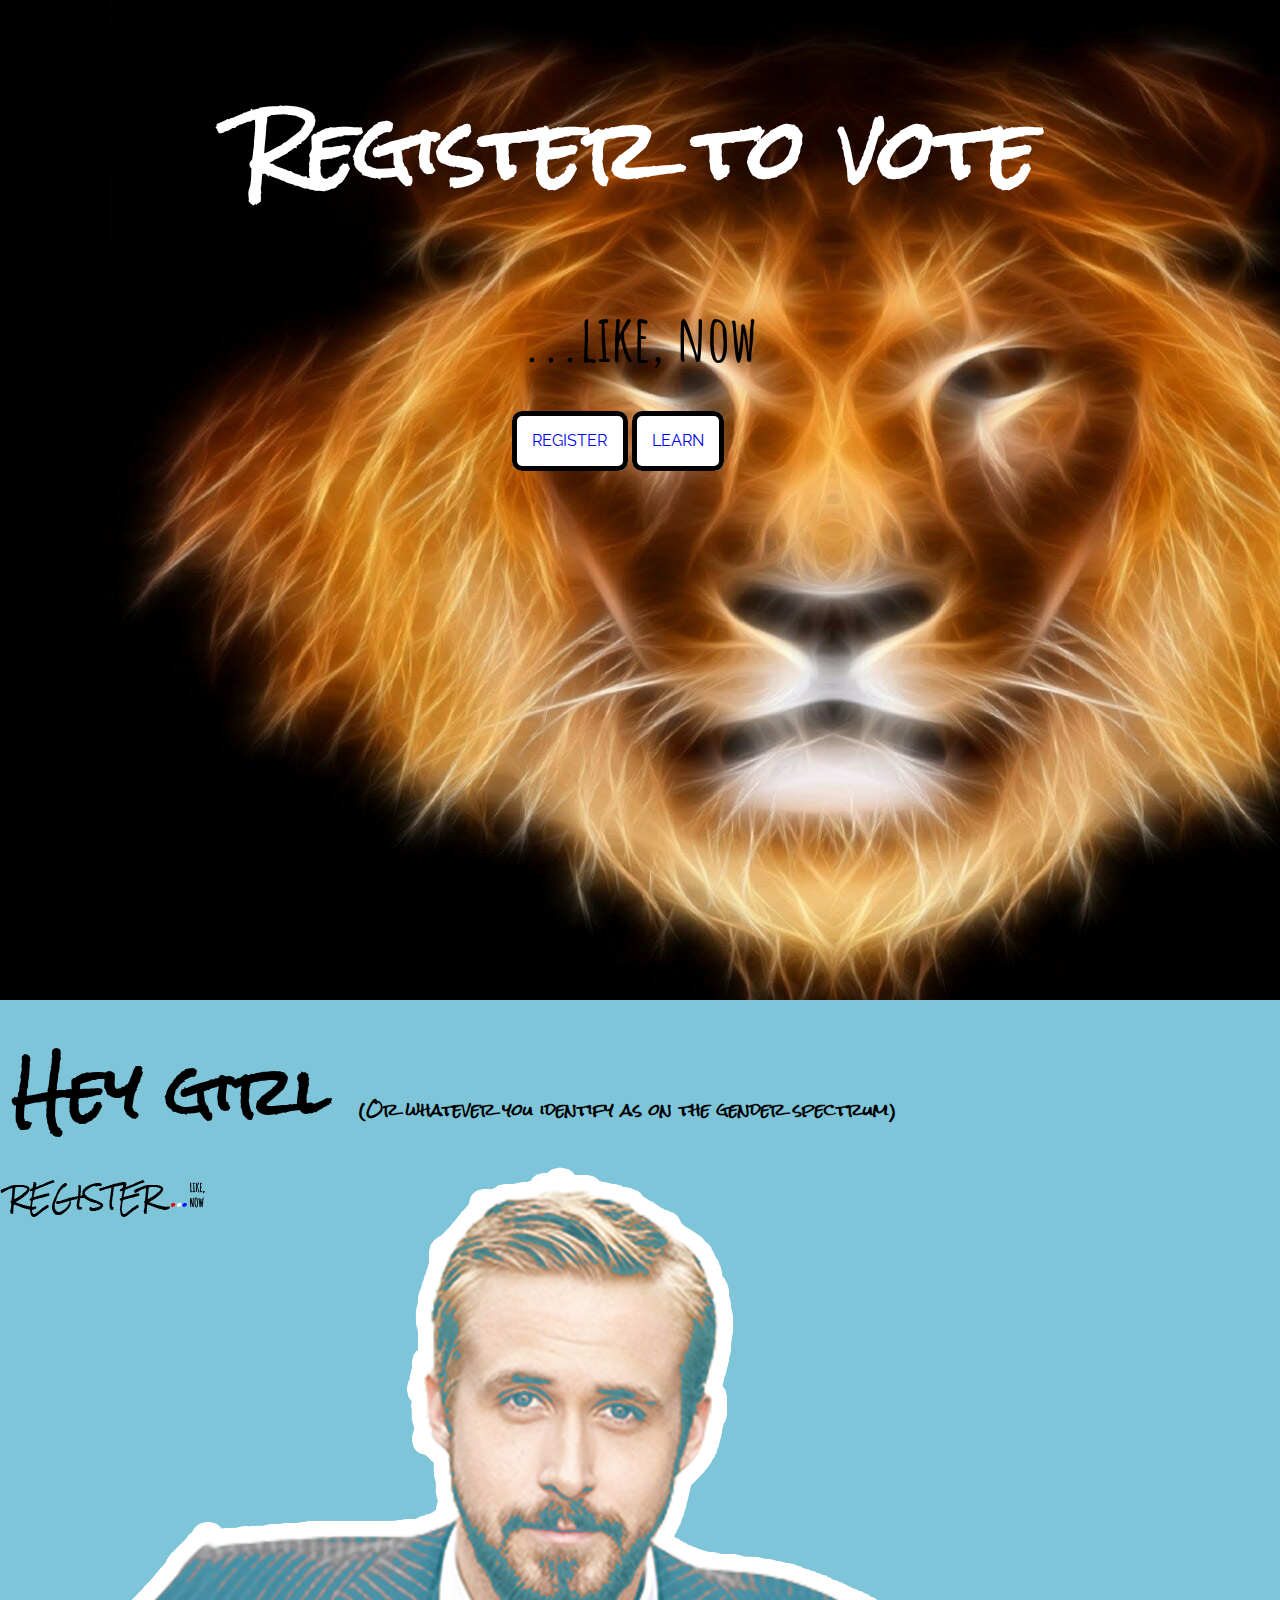
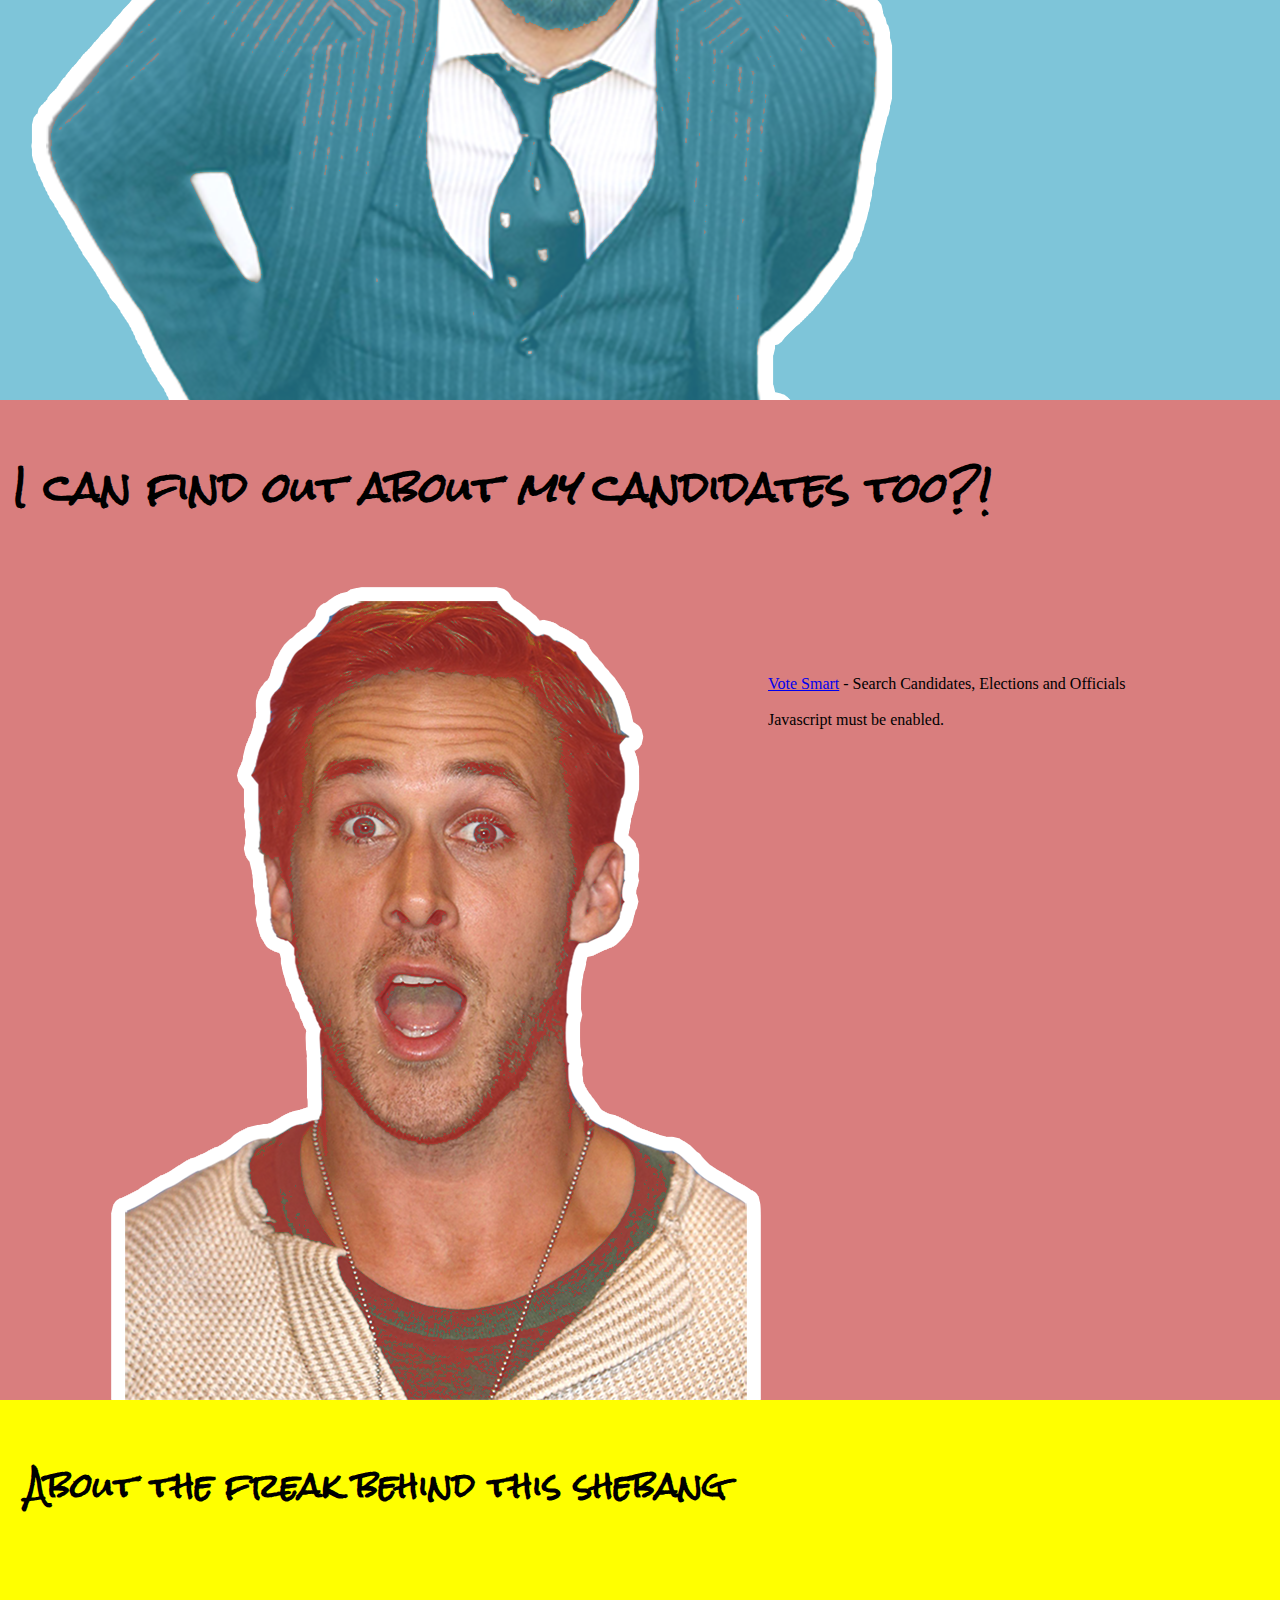
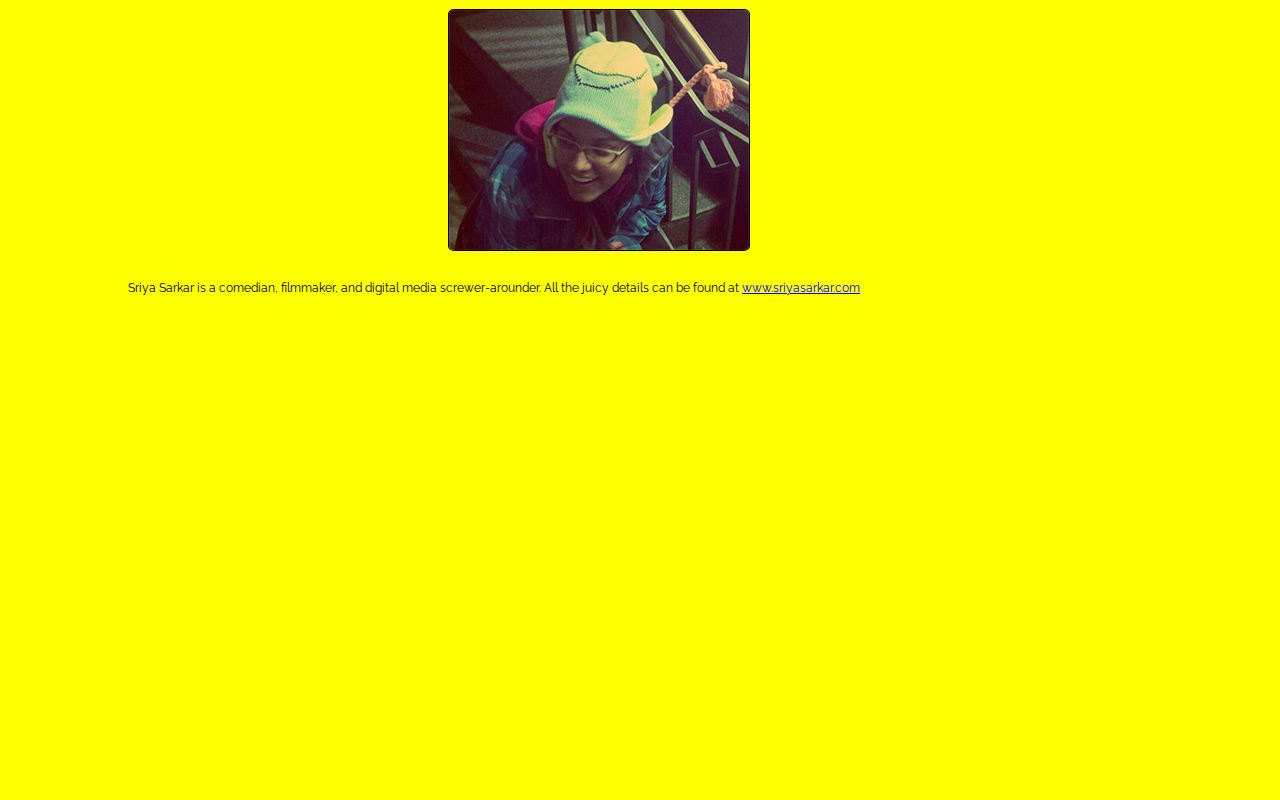
==== index.html @ 2af53c9d "Updated CSS (manual)" ====
<!DOCTYPE html>
<html lang="en">
<meta charset="utf-8">
<meta name="viewport" content="width=device-width, initial-scale=1">
	<head>
		<link href='http://fonts.googleapis.com/css?family=Rock+Salt|Amatic+SC:400,700|Raleway:400,300,500,600,700' rel='stylesheet' type='text/css'>
		<title>Register...Like, Now</title>
		<link href="css/custom.css" rel="stylesheet">
		<!--<link href="http://maxcdm.bootstrapcdn.com/bootstrap/3.3.5/css/bootstrap.min.css" rel="stylesheet">
		<link href="css/custom.css" rel="stylesheet">
		<script src="https://ajax.googleapis.com/ajax/libs/jquery/1.11.3/jquery.min.js"></script>
		<script src="http://maxcdn.bootstrapcdn.com/bootstrap/3.3.5/js/bootstrap.min.js"></script>-->
	</head>


	<div class="container-fluid">
<!--"data-" treated as storage area for private data all we need to do is control the speed of the background images, so data-type="background" and data-speed="10" are key attributes that specify the parameters-->

	<!--NAVIGATION - leave out for now; come back if there's time
		<nav>
			<a href="#home" id="logo"><img src="images/logo.png"></a>
			<ul>
				<li><a href="#register">Register</a></li>
				<li><a href="#learn">Learn</a></li>
				<li><a href="#about">About</a></li>
			</ul>
		</nav>-->

<!--HOME PAGE-->
		<section id="home" data-type="background" data-speed="10">
			<div class="row">
				<h1>Register to vote</h1>
			</div>
			<div class="row">
				<h2>...like, now</h2>
			</div>
			<div class="row">
				<div class="buttons">
					<a href="#register"><span id="regButton">REGISTER</span></a>
					<a href="#learn"><span id="learnButton">LEARN</span></a>
				</div>
			</div>
		</section>

<!--REGISTER PAGE-->
		<section id="register" data-type="background" data-speed="4">
			<div class="row">
				<h1>Hey girl</h1>
				<h3>&#40Or whatever you identify as on the gender spectrum&#41</h3>
			</div>
				<!--<div id="logo" class="menuUp">
					<h1>Register...Like, Now</h1>
				</div>-->
				<!--	<div id="navToggle"><a href="#">Menu</a></div>
				</div> -->
			<div class="row">
				<a href="https://register2.rockthevote.com/?partner=29266"><img src="images/logo.png" id="thing"></a>
			</div>
		</section>


<!--LEARN PAGE-->
		<section id="learn" data-type="background" data-speed="2">
			<div class="row">
				<h1>I can find out about <i>my</i> candidates too?!</h1>
			</div>
			<div class="row">
				 <script type="text/javascript" src="http://votesmart.org/static/js/widgets/search/js/jquery-1.2.6.min.js"></script> 
				 <script type="text/javascript" src="http://votesmart.org/static/js/widgets/search/js/init.search1.js"></script> 
				 <div id="pvs_search">
				 	<a href="http://votesmart.org">Vote Smart</a> - Search Candidates, Elections and Officials<br /><br />Javascript must be enabled.</div> 
			</div>
		</section>

<!--ABOUT PAGE-->
		<section id="about" data-type="background" data-speed="2">
			<div class="row">
				<h1>About the freak behind this shebang</h1>
			</div>

			<div class="row">
				<img src="images/SriyaSarkar_Headshot.jpg">
			</div>

			<div class="row">
				<p>Sriya Sarkar is a comedian, filmmaker, and digital media screwer-arounder. All the juicy details can be found at <a href="http://www.sriyasarkar.com">www.sriyasarkar.com</a></p>
			</div>
		</section>

	</div>
	</body>
</html>
---- css/custom.css ----
/*link,visit, hover, active, focus*/

* {
	box-sizing: border-box;
}

/*we did this in class
.row:after {
	content: "";
	clear: both;
	display: block;
}
[class*="col-"] {
	float: left;
	padding: 15px;
}
.col-1 {width: 8.33%;}
.col-2 {width: 16.66%;}
.col-3 {width: 25%;}
.col-4 {width: 33.33%;}
.col-5 {width: 41.66%;}
.col-6 {width: 50%;}
.col-7 {width: 58.33%;}
.col-8 {width: 66.66%;}
.col-9 {width: 75%;}
.col-10 {width: 83.33%;}
.col-11 {width: 91.66%;}
.col-12 {width: 100%;}*/

body {
	margin: 0;
	padding: 0;
	width: auto;
}

article {
	color: blue;
}

/*HOME PAGE*/

#home {
	background: url("../images/lion.jpg");
	height: 1000px;
	margin: 0 auto;
	width: 100%;
	position: relative;
	display: inline-block;
}

#home h1 {
	color: white;
	font-family: 'Rock Salt', sans-serif;
	font-size: 5em;
	text-align: center;
}

#home h2 {
	color: black;
	font-family: 'Amatic SC', sans-serif;
	font-size: 4em;
	text-align: center; 
}

#home a {
	font-family: 'Raleway', sans-serif;
	padding: 2%;
	border: 5px solid black;
	border-radius: 10px;
	background-color: white;
	text-decoration: none;
	text-align: center; 
}

.buttons {
	top: 50%;
	margin-left: 40%;
}

/*REGISTER PAGE*/

#register {
	/*background: url("../images/lion.jpg") 50% 0 no-repeat;*/
	height: 1000px;
	margin: 0 auto;
	width: 100%;
	background: url("../images/ryan_register_notext.png") no-repeat;
	background-size: auto 100%;
	position: relative;
}

#register h1, h3 {
	display: inline-block;
	color: black;
	font-family: 'Rock Salt', sans-serif;
	position: relative;
	top: 10%;
	margin: 1%;
}

#register h1 {
	font-size: 4em;
}

#register h3 {
	font-size: 1em;
}








/*LEARN PAGE*/

#learn {
	/*background: url("../images/test.jpg") 50% 0 no-repeat;*/
	display: inline-block;
	height: 1000px;
	margin: 0 auto;
	width: 100%;
	background: url("../images/ryan_oops.png") no-repeat;
	background-size: auto 100%;
	position: relative;
}

#learn h1 {
	font-family: 'Rock Salt', sans-serif;
	font-size: 2.5em;
	padding: 1%;
}

#learn #pvs_search {
	margin-top: 10%;
	margin-left: 60%;
}

/*ABOUT PAGE*/

#about {
	/*background: url("../images/aboutBG.jpg") 50% 0 no-repeat;*/
	display: inline-block;
	background-color: yellow;
	height: 1000px;
	margin: 0 auto;
	width: 100%;
	position: relative;
}

#about h1 {
	font-family: 'Rock Salt', sans-serif;
	font-size: 2em;
	padding: 2%;
}

#about img {
	border: 1px solid black;
	border-radius: 2%;
	margin-top: 3%;
	margin-left: 35%;
}

#about p {
	font-family: 'Raleway', sans-serif;
	font-size: .75em;
	color: black;
	margin-top: 2%;
	margin-left: 10%;
	margin-right: 10%;
}

/* *********************

REJECTED

*/

/* #home input {
	font-family: 'Raleway', sans-serif;
	width: 300px;
	padding: 2%;
	font-weight: bold;
	font-size: 150%;
	color: #FFFFFF;
	cursor: pointer;
	border: 1px solid #999999;
	border-radius: 10px;
} */

/* a {
	display: inline-block;
	font-family: 'Raleway', sans-serif;
	color: black;
	text-decoration: none;
	width: 120px;
	height: 50px;
	border-radius: 10px;
	border-style: solid;
	border-width: 5px;
	border-color: black;
	padding: 10px;
	text-align: center;

	/*width: 100px;
	text-align: center;
	display: inline-block;
	margin: 0 auto;
} 

.homebuttons {
	margin-top: 100px;
}

#test1 {
	background-color: purple;
}

#test2 {
	background-color: yellow;
	color: black;
} */

/*form {
	display: inline-block;
	margin: 0 auto;
}

input.registerButton {
	background-color: purple;
}

input.learnButton {
	background-color: yellow;
}*/

/*#register article {
	font-family: 'Raleway', sans-serif;
	font-size: 74px;
	height: 458px;
	position: absolute;
	text-align: center;
	top: 150px;
	width: 100%;
}*/

/*#register ul {
	background-color: yellow;
	position: relative;
	overflow: hidden;
	list-style-type: none;   /* removes bullets 
	margin: 0;
	padding: 0;
}*/

/*#register #thing {
	position: relative;
	float: right;
	z-index: 2;
	top: -200px;
	left: -15%;
	padding: 3%;
	border: 2px solid black;
	border-radius: 5px;
	background-color: #E35454;
}*/

/* #register #ryan {
	display: inline-block;
	float: bottom;
	width: 100%;
	z-index: 1;

}*/

/* NAVIGATION

nav {
	background-color: yellow;
	display: block;
	/*margin: 8px 22px 8px 22px;
	float: left;
	width: 100%;
	height: 15%;
	position: fixed;
	top: 0;
	left: 0;
	z-index: 9999;
	vertical-align: middle;
	overflow: hidden;
}

nav #logo {
	float: left;
	display: inline;
	vertical-align: middle;
	margin: 2%;
}

nav ul {
	position: relative;
	display: inline;
	list-style-type: none;
	margin: 20px;
	padding: 0;

	top: 25%;
	left: 1%;
}

nav li {
	float: left;
	margin: 2%;
	font-family: 'Raleway', sans-serif;
	/*display: inline-block;
}

nav > ul > li > a:link {
	display: block;
	width: 120px;
	text-align: center;
	padding: 4px;
	text-decoration: none;
}

nav > ul > li> a:hover {
	background-color: purple;
} */
---- css/custom.css ----
/*link,visit, hover, active, focus*/

* {
	box-sizing: border-box;
}

/*we did this in class
.row:after {
	content: "";
	clear: both;
	display: block;
}
[class*="col-"] {
	float: left;
	padding: 15px;
}
.col-1 {width: 8.33%;}
.col-2 {width: 16.66%;}
.col-3 {width: 25%;}
.col-4 {width: 33.33%;}
.col-5 {width: 41.66%;}
.col-6 {width: 50%;}
.col-7 {width: 58.33%;}
.col-8 {width: 66.66%;}
.col-9 {width: 75%;}
.col-10 {width: 83.33%;}
.col-11 {width: 91.66%;}
.col-12 {width: 100%;}*/

body {
	margin: 0;
	padding: 0;
	width: auto;
}

article {
	color: blue;
}

/*HOME PAGE*/

#home {
	background: url("../images/lion.jpg");
	height: 1000px;
	margin: 0 auto;
	width: 100%;
	position: relative;
	display: inline-block;
}

#home h1 {
	color: white;
	font-family: 'Rock Salt', sans-serif;
	font-size: 5em;
	text-align: center;
}

#home h2 {
	color: black;
	font-family: 'Amatic SC', sans-serif;
	font-size: 4em;
	text-align: center; 
}

#home a {
	font-family: 'Raleway', sans-serif;
	padding: 2%;
	border: 5px solid black;
	border-radius: 10px;
	background-color: white;
	text-decoration: none;
	text-align: center; 
}

.buttons {
	top: 50%;
	margin-left: 40%;
}

/*REGISTER PAGE*/

#register {
	/*background: url("../images/lion.jpg") 50% 0 no-repeat;*/
	height: 1000px;
	margin: 0 auto;
	width: 100%;
	background: url("../images/ryan_register_notext.png") no-repeat;
	background-size: auto 100%;
	position: relative;
}

#register h1, h3 {
	display: inline-block;
	color: black;
	font-family: 'Rock Salt', sans-serif;
	position: relative;
	top: 10%;
	margin: 1%;
}

#register h1 {
	font-size: 4em;
}

#register h3 {
	font-size: 1em;
}








/*LEARN PAGE*/

#learn {
	/*background: url("../images/test.jpg") 50% 0 no-repeat;*/
	display: inline-block;
	height: 1000px;
	margin: 0 auto;
	width: 100%;
	background: url("../images/ryan_oops.png") no-repeat;
	background-size: auto 100%;
	position: relative;
}

#learn h1 {
	font-family: 'Rock Salt', sans-serif;
	font-size: 2.5em;
	padding: 1%;
}

#learn #pvs_search {
	margin-top: 10%;
	margin-left: 60%;
}

/*ABOUT PAGE*/

#about {
	/*background: url("../images/aboutBG.jpg") 50% 0 no-repeat;*/
	display: inline-block;
	background-color: yellow;
	height: 1000px;
	margin: 0 auto;
	width: 100%;
	position: relative;
}

#about h1 {
	font-family: 'Rock Salt', sans-serif;
	font-size: 2em;
	padding: 2%;
}

#about img {
	border: 1px solid black;
	border-radius: 2%;
	margin-top: 3%;
	margin-left: 35%;
}

#about p {
	font-family: 'Raleway', sans-serif;
	font-size: .75em;
	color: black;
	margin-top: 2%;
	margin-left: 10%;
	margin-right: 10%;
}

/* *********************

REJECTED

*/

/* #home input {
	font-family: 'Raleway', sans-serif;
	width: 300px;
	padding: 2%;
	font-weight: bold;
	font-size: 150%;
	color: #FFFFFF;
	cursor: pointer;
	border: 1px solid #999999;
	border-radius: 10px;
} */

/* a {
	display: inline-block;
	font-family: 'Raleway', sans-serif;
	color: black;
	text-decoration: none;
	width: 120px;
	height: 50px;
	border-radius: 10px;
	border-style: solid;
	border-width: 5px;
	border-color: black;
	padding: 10px;
	text-align: center;

	/*width: 100px;
	text-align: center;
	display: inline-block;
	margin: 0 auto;
} 

.homebuttons {
	margin-top: 100px;
}

#test1 {
	background-color: purple;
}

#test2 {
	background-color: yellow;
	color: black;
} */

/*form {
	display: inline-block;
	margin: 0 auto;
}

input.registerButton {
	background-color: purple;
}

input.learnButton {
	background-color: yellow;
}*/

/*#register article {
	font-family: 'Raleway', sans-serif;
	font-size: 74px;
	height: 458px;
	position: absolute;
	text-align: center;
	top: 150px;
	width: 100%;
}*/

/*#register ul {
	background-color: yellow;
	position: relative;
	overflow: hidden;
	list-style-type: none;   /* removes bullets 
	margin: 0;
	padding: 0;
}*/

/*#register #thing {
	position: relative;
	float: right;
	z-index: 2;
	top: -200px;
	left: -15%;
	padding: 3%;
	border: 2px solid black;
	border-radius: 5px;
	background-color: #E35454;
}*/

/* #register #ryan {
	display: inline-block;
	float: bottom;
	width: 100%;
	z-index: 1;

}*/

/* NAVIGATION

nav {
	background-color: yellow;
	display: block;
	/*margin: 8px 22px 8px 22px;
	float: left;
	width: 100%;
	height: 15%;
	position: fixed;
	top: 0;
	left: 0;
	z-index: 9999;
	vertical-align: middle;
	overflow: hidden;
}

nav #logo {
	float: left;
	display: inline;
	vertical-align: middle;
	margin: 2%;
}

nav ul {
	position: relative;
	display: inline;
	list-style-type: none;
	margin: 20px;
	padding: 0;

	top: 25%;
	left: 1%;
}

nav li {
	float: left;
	margin: 2%;
	font-family: 'Raleway', sans-serif;
	/*display: inline-block;
}

nav > ul > li > a:link {
	display: block;
	width: 120px;
	text-align: center;
	padding: 4px;
	text-decoration: none;
}

nav > ul > li> a:hover {
	background-color: purple;
} */
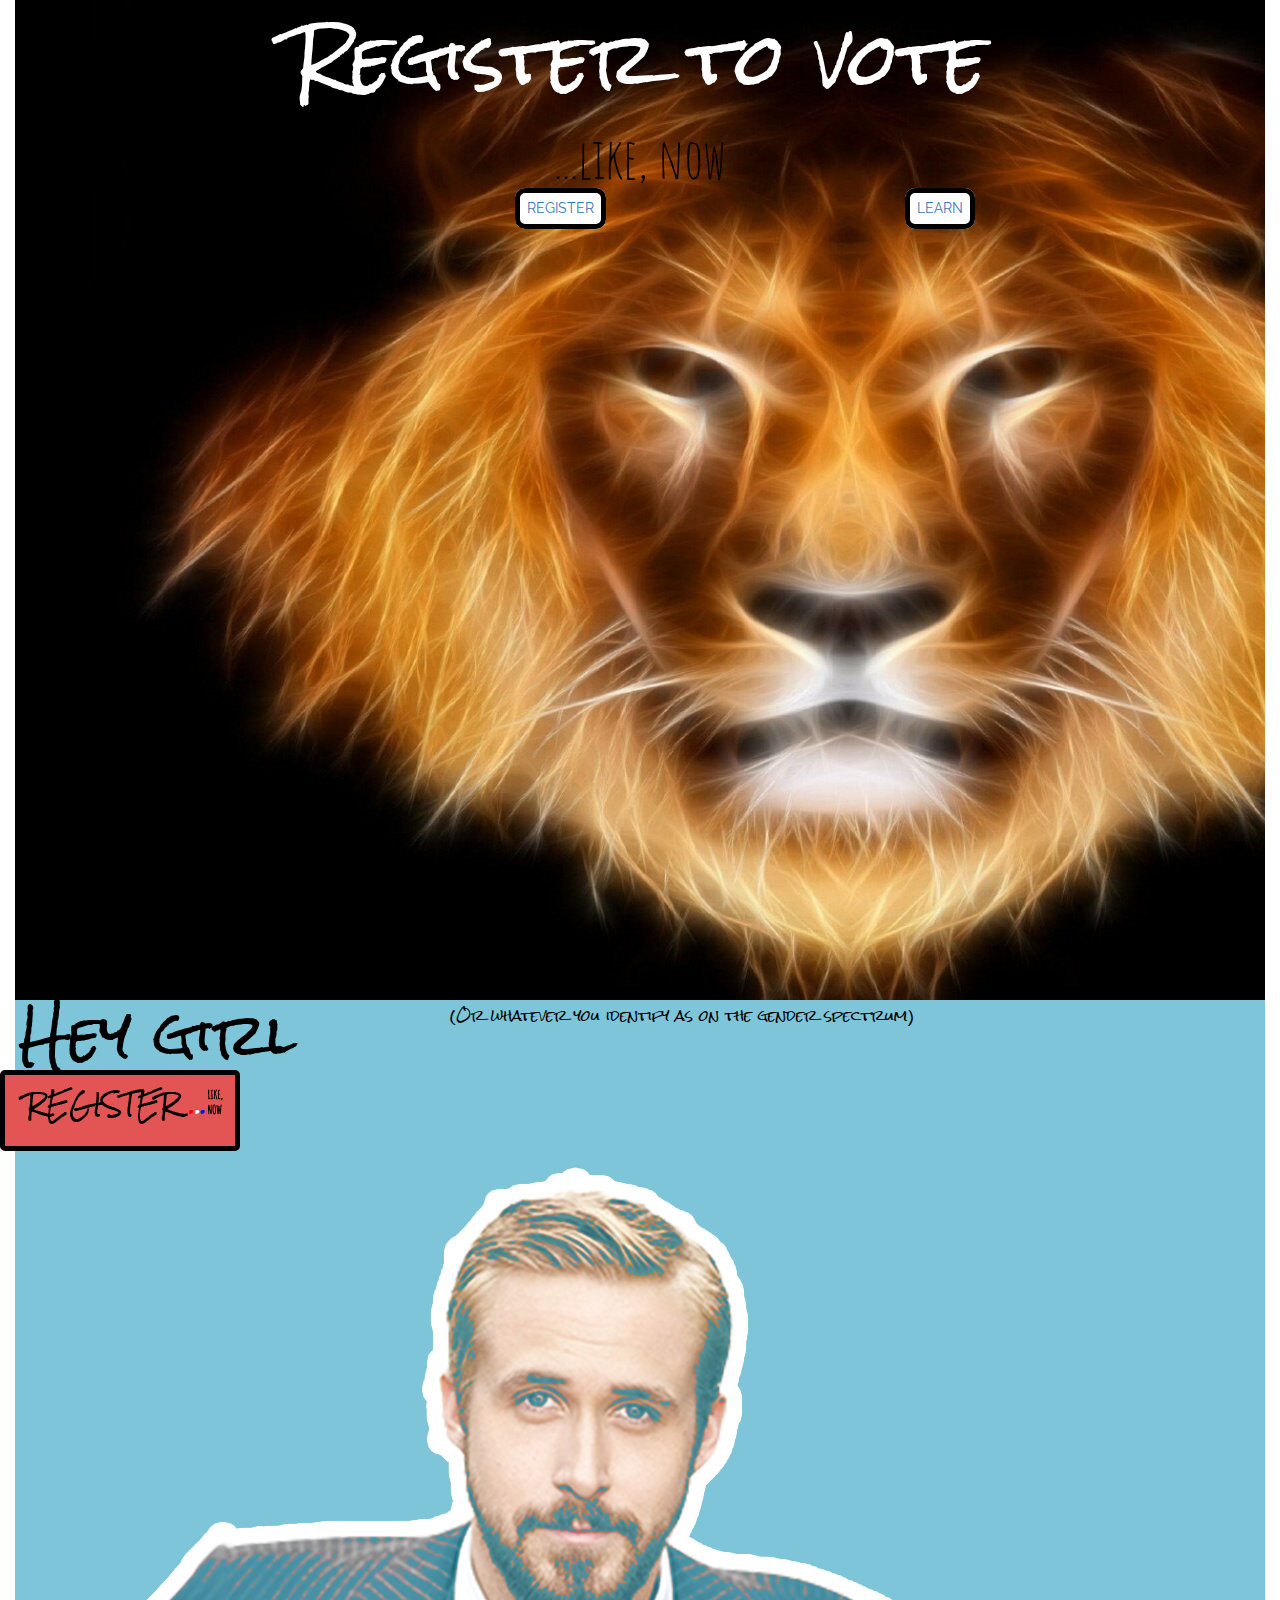
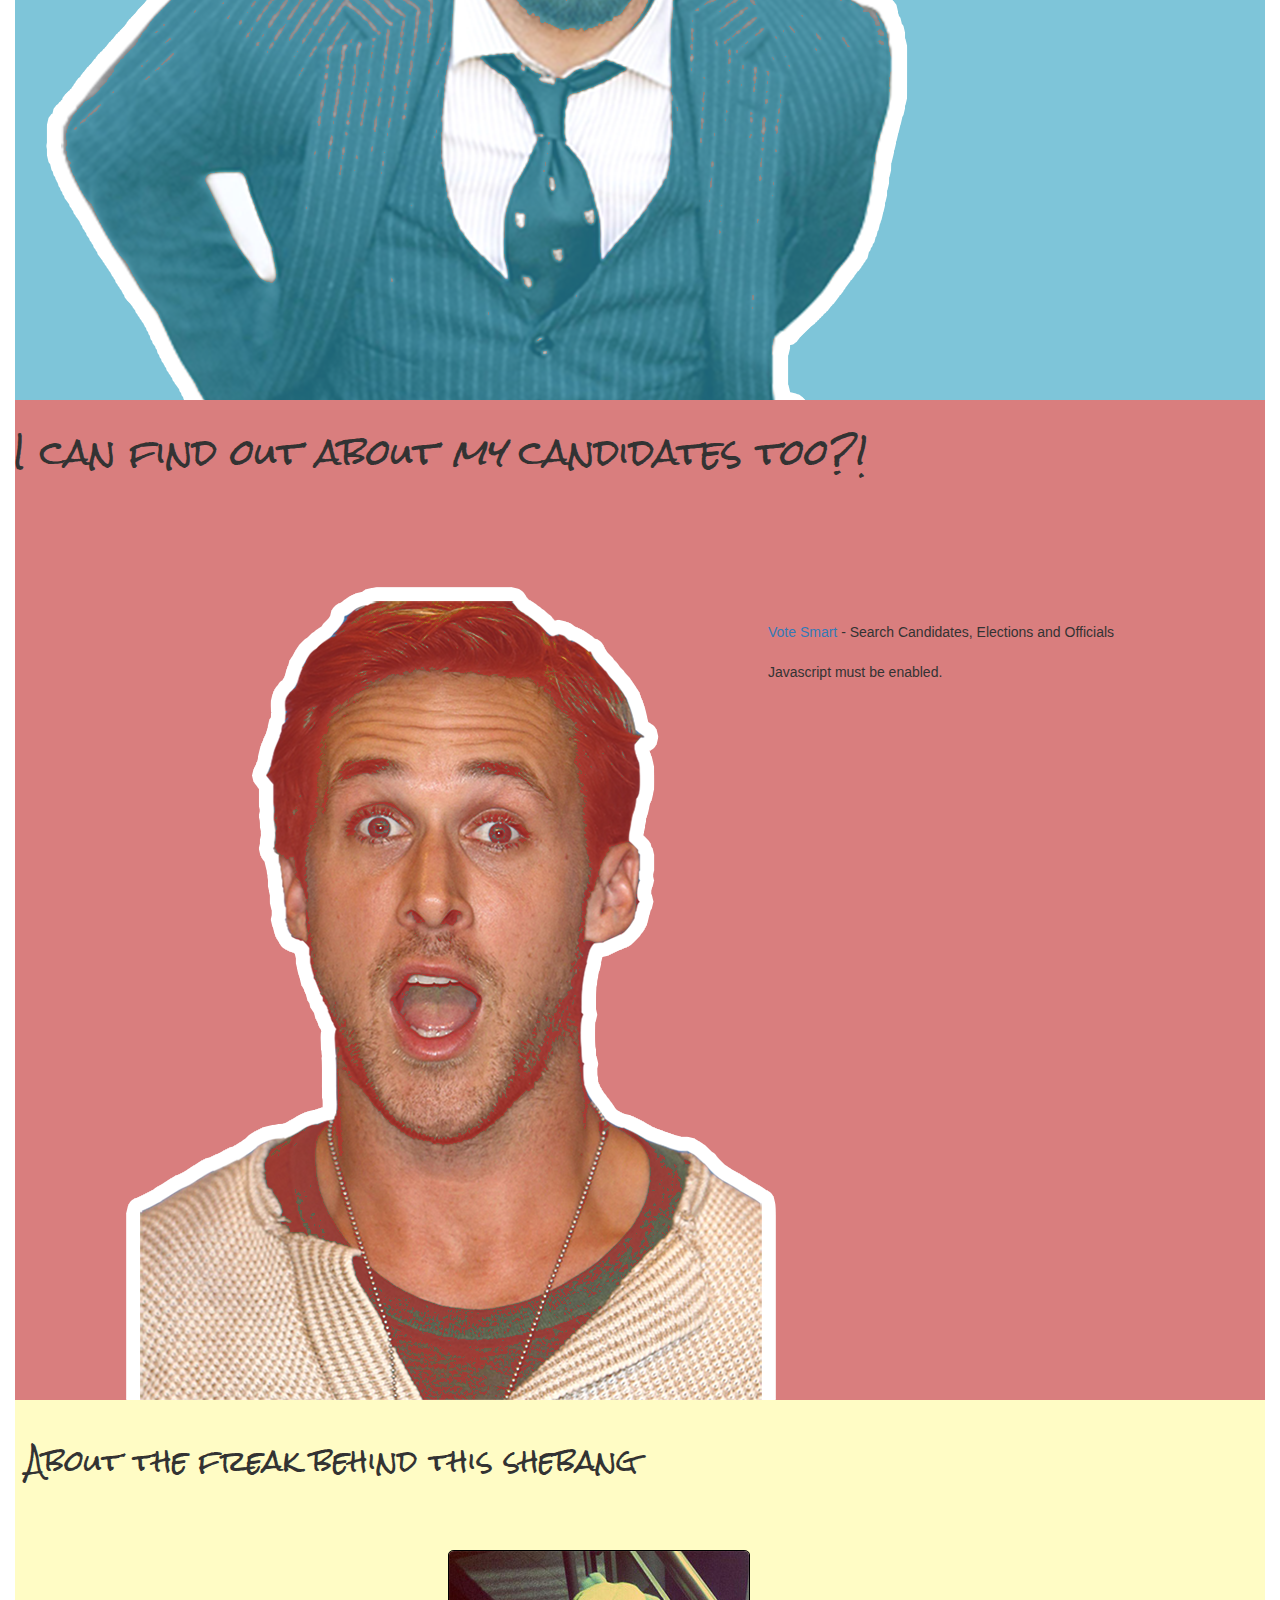
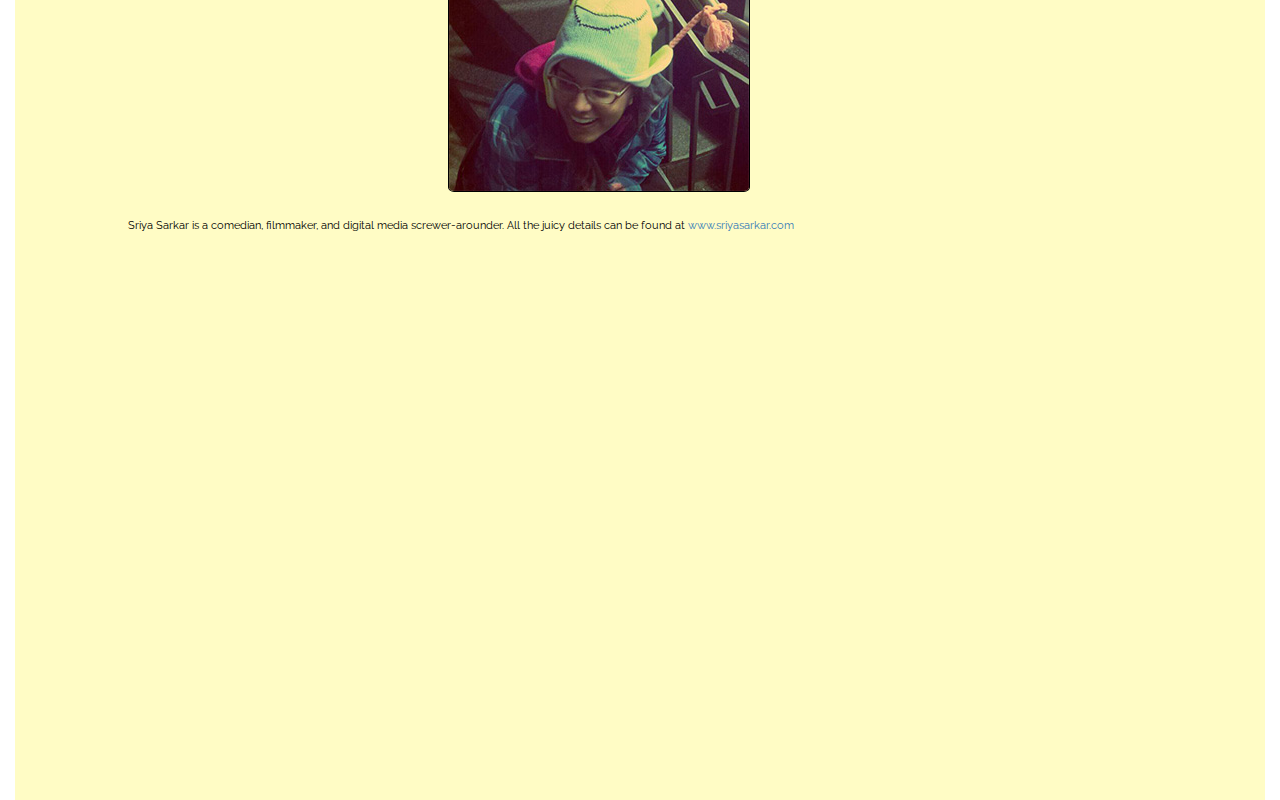
==== commit 352366d6: "Adding in Bootstrap" ====
--- a/index.html
+++ b/index.html
@@ -5,11 +5,12 @@
 	<head>
 		<link href='http://fonts.googleapis.com/css?family=Rock+Salt|Amatic+SC:400,700|Raleway:400,300,500,600,700' rel='stylesheet' type='text/css'>
 		<title>Register...Like, Now</title>
-		<link href="css/custom.css" rel="stylesheet">
-		<!--<link href="http://maxcdm.bootstrapcdn.com/bootstrap/3.3.5/css/bootstrap.min.css" rel="stylesheet">
+
+		<link href="http://maxcdn.bootstrapcdn.com/bootstrap/3.3.5/css/bootstrap.min.css" rel="stylesheet">
 		<link href="css/custom.css" rel="stylesheet">
 		<script src="https://ajax.googleapis.com/ajax/libs/jquery/1.11.3/jquery.min.js"></script>
-		<script src="http://maxcdn.bootstrapcdn.com/bootstrap/3.3.5/js/bootstrap.min.js"></script>-->
+		<script src="http://maxcdn.bootstrapcdn.com/bootstrap/3.3.5/js/bootstrap.min.js"></script>
+		
 	</head>
 
 
@@ -34,10 +35,14 @@
 			<div class="row">
 				<h2>...like, now</h2>
 			</div>
-			<div class="row">
-				<div class="buttons">
-					<a href="#register"><span id="regButton">REGISTER</span></a>
-					<a href="#learn"><span id="learnButton">LEARN</span></a>
+			<div class="buttons">
+				<div class="row">
+					<div class="col-xs-6">
+						<a href="#register"><span id="regButton">REGISTER</span></a>
+					</div>
+					<div class="col-xs-6">
+						<a href="#learn"><span id="learnButton">LEARN</span></a>
+					</div>
 				</div>
 			</div>
 		</section>
@@ -45,8 +50,12 @@
 <!--REGISTER PAGE-->
 		<section id="register" data-type="background" data-speed="4">
 			<div class="row">
-				<h1>Hey girl</h1>
-				<h3>&#40Or whatever you identify as on the gender spectrum&#41</h3>
+				<div class="col-md-4 col-xs-5">
+					<h1>Hey girl</h1>
+				</div>
+				<div class="col-md-8 col-xs-7">
+					<h3>&#40Or whatever you identify as on the gender spectrum&#41</h3>
+				</div>
 			</div>
 				<!--<div id="logo" class="menuUp">
 					<h1>Register...Like, Now</h1>
@@ -54,7 +63,7 @@
 				<!--	<div id="navToggle"><a href="#">Menu</a></div>
 				</div> -->
 			<div class="row">
-				<a href="https://register2.rockthevote.com/?partner=29266"><img src="images/logo.png" id="thing"></a>
+				<a href="https://register2.rockthevote.com/?partner=29266" id="regButton2"><img src="images/logo.png"></a>
 			</div>
 		</section>
 
--- a/css/custom.css
+++ b/css/custom.css
@@ -93,7 +93,6 @@
 	display: inline-block;
 	color: black;
 	font-family: 'Rock Salt', sans-serif;
-	position: relative;
 	top: 10%;
 	margin: 1%;
 }
@@ -104,6 +103,15 @@
 
 #register h3 {
 	font-size: 1em;
+}
+
+#register #regButton2 {
+	/*float: right;*/
+	padding: 1%;
+	border: 5px solid black;
+	border-radius: 5px;
+	background-color: #E35454;
+	position: absolute;
 }
 
 
@@ -142,7 +150,7 @@
 #about {
 	/*background: url("../images/aboutBG.jpg") 50% 0 no-repeat;*/
 	display: inline-block;
-	background-color: yellow;
+	background-color: rgba(255, 244, 62, 0.3);
 	height: 1000px;
 	margin: 0 auto;
 	width: 100%;
@@ -254,18 +262,6 @@
 	padding: 0;
 }*/
 
-/*#register #thing {
-	position: relative;
-	float: right;
-	z-index: 2;
-	top: -200px;
-	left: -15%;
-	padding: 3%;
-	border: 2px solid black;
-	border-radius: 5px;
-	background-color: #E35454;
-}*/
-
 /* #register #ryan {
 	display: inline-block;
 	float: bottom;
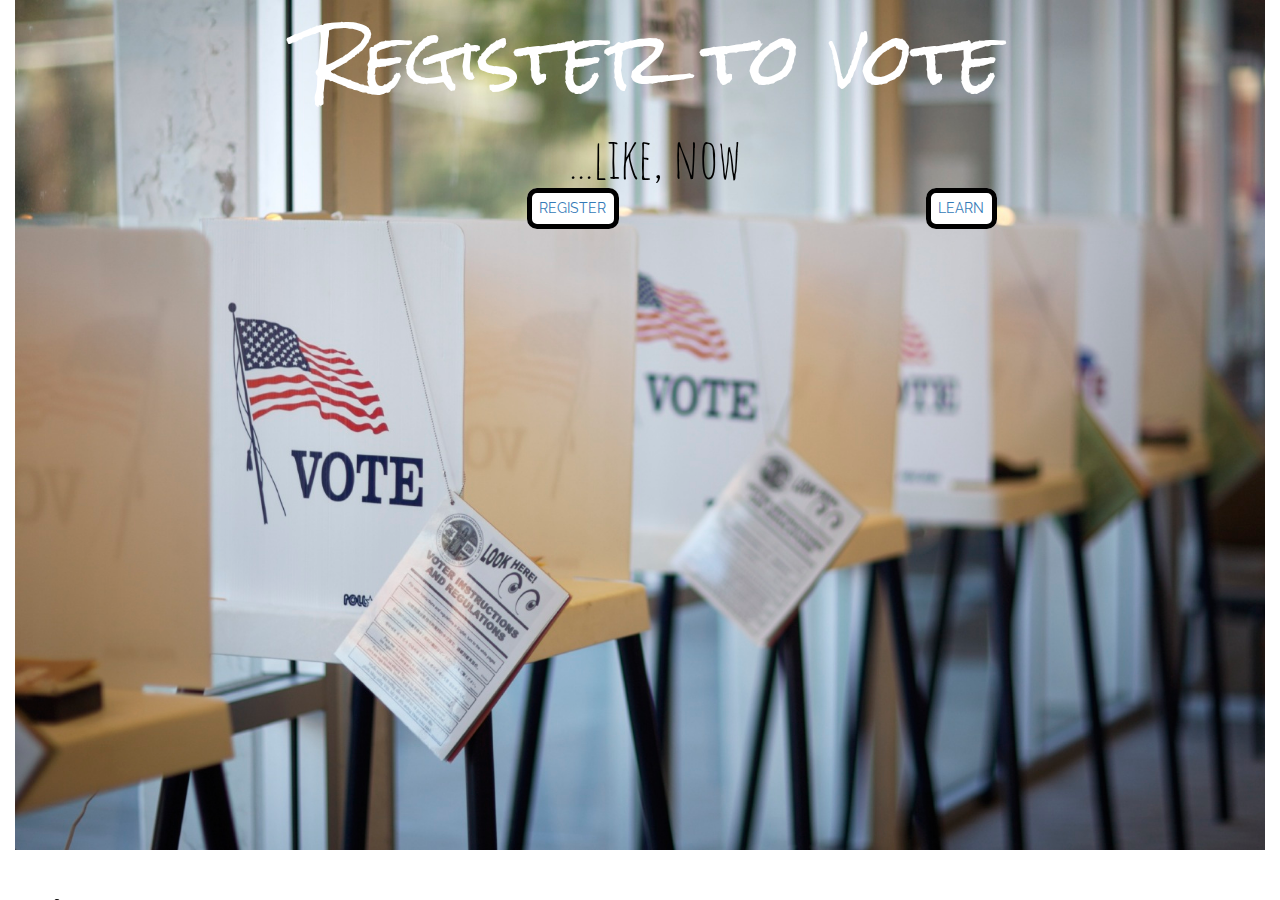
==== commit 08f0aaff: "Some parallax" ====
--- a/index.html
+++ b/index.html
@@ -15,6 +15,7 @@
 
 
 	<div class="container-fluid">
+		<div class="parallax">
 <!--"data-" treated as storage area for private data all we need to do is control the speed of the background images, so data-type="background" and data-speed="10" are key attributes that specify the parameters-->
 
 	<!--NAVIGATION - leave out for now; come back if there's time
@@ -28,74 +29,82 @@
 		</nav>-->
 
 <!--HOME PAGE-->
-		<section id="home" data-type="background" data-speed="10">
-			<div class="row">
-				<h1>Register to vote</h1>
+			<div class="parallax_layer parallax_layer_back page" id="home">
+				<!--<section id="home" data-type="background" data-speed="10">-->
+					<div class="row">
+						<h1>Register to vote</h1>
+					</div>
+					<div class="row">
+						<h2>...like, now</h2>
+					</div>
+					<div class="buttons">
+						<div class="row">
+							<div class="col-xs-6">
+								<a href="#register"><span id="regButton">REGISTER</span></a>
+							</div>
+							<div class="col-xs-6">
+								<a href="#learn"><span id="learnButton">LEARN</span></a>
+							</div>
+						</div>
+					</div>
+				<!--</section>-->
 			</div>
-			<div class="row">
-				<h2>...like, now</h2>
+
+	<!--REGISTER PAGE-->
+			<div class="parallax_layer parallax_layer_base1 page" id="register">
+				<!--<section id="register" data-type="background" data-speed="4">-->
+					<div class="row">
+						<div class="col-md-4 col-xs-5">
+							<h1>Hey girl</h1>
+						</div>
+						<div class="col-md-8 col-xs-7">
+							<h3>&#40Or whatever you identify as on the gender spectrum&#41</h3>
+						</div>
+					</div>
+						<!--<div id="logo" class="menuUp">
+							<h1>Register...Like, Now</h1>
+						</div>-->
+						<!--	<div id="navToggle"><a href="#">Menu</a></div>
+						</div> -->
+					<div class="row">
+						<a href="https://register2.rockthevote.com/?partner=29266" id="regButton2"><img src="images/logo.png"></a>
+					</div>
+				<!--</section>-->
 			</div>
-			<div class="buttons">
-				<div class="row">
-					<div class="col-xs-6">
-						<a href="#register"><span id="regButton">REGISTER</span></a>
-					</div>
-					<div class="col-xs-6">
-						<a href="#learn"><span id="learnButton">LEARN</span></a>
-					</div>
-				</div>
-			</div>
-		</section>
-
-<!--REGISTER PAGE-->
-		<section id="register" data-type="background" data-speed="4">
-			<div class="row">
-				<div class="col-md-4 col-xs-5">
-					<h1>Hey girl</h1>
-				</div>
-				<div class="col-md-8 col-xs-7">
-					<h3>&#40Or whatever you identify as on the gender spectrum&#41</h3>
-				</div>
-			</div>
-				<!--<div id="logo" class="menuUp">
-					<h1>Register...Like, Now</h1>
-				</div>-->
-				<!--	<div id="navToggle"><a href="#">Menu</a></div>
-				</div> -->
-			<div class="row">
-				<a href="https://register2.rockthevote.com/?partner=29266" id="regButton2"><img src="images/logo.png"></a>
-			</div>
-		</section>
 
 
-<!--LEARN PAGE-->
-		<section id="learn" data-type="background" data-speed="2">
-			<div class="row">
-				<h1>I can find out about <i>my</i> candidates too?!</h1>
-			</div>
-			<div class="row">
-				 <script type="text/javascript" src="http://votesmart.org/static/js/widgets/search/js/jquery-1.2.6.min.js"></script> 
-				 <script type="text/javascript" src="http://votesmart.org/static/js/widgets/search/js/init.search1.js"></script> 
-				 <div id="pvs_search">
-				 	<a href="http://votesmart.org">Vote Smart</a> - Search Candidates, Elections and Officials<br /><br />Javascript must be enabled.</div> 
-			</div>
-		</section>
-
-<!--ABOUT PAGE-->
-		<section id="about" data-type="background" data-speed="2">
-			<div class="row">
-				<h1>About the freak behind this shebang</h1>
+	<!--LEARN PAGE-->
+			<div class="parallax_layer parallax_layer_base2 page">
+				<!--<section id="learn" data-type="background" data-speed="2">-->
+					<div class="row">
+						<h1>I can find out about <i>my</i> candidates too?!</h1>
+					</div>
+					<!--<div class="row">
+						 <script type="text/javascript" src="http://votesmart.org/static/js/widgets/search/js/jquery-1.2.6.min.js"></script> 
+						 <script type="text/javascript" src="http://votesmart.org/static/js/widgets/search/js/init.search1.js"></script> 
+						 <div id="pvs_search">
+						 	<a href="http://votesmart.org">Vote Smart</a> - Search Candidates, Elections and Officials<br /><br />Javascript must be enabled.</div> 
+					</div>-->
+				<!--</section>-->
 			</div>
 
-			<div class="row">
-				<img src="images/SriyaSarkar_Headshot.jpg">
+	<!--ABOUT PAGE-->
+			<div class="parallax layer parallax_layer_base3 page">
+				<!--<section id="about" data-type="background" data-speed="2">-->
+					<div class="row">
+						<h1>About the freak behind this shebang</h1>
+					</div>
+
+					<div class="row">
+						<img src="images/SriyaSarkar_Headshot.jpg" class="img-responsive">
+					</div>
+
+					<div class="row">
+						<p>Sriya Sarkar is a comedian, filmmaker, and digital media screwer-arounder. All the juicy details can be found at <a href="http://www.sriyasarkar.com">www.sriyasarkar.com</a></p>
+					</div>
+				<!--</section>-->
 			</div>
-
-			<div class="row">
-				<p>Sriya Sarkar is a comedian, filmmaker, and digital media screwer-arounder. All the juicy details can be found at <a href="http://www.sriyasarkar.com">www.sriyasarkar.com</a></p>
-			</div>
-		</section>
-
+		</div>
 	</div>
 	</body>
 </html>--- a/css/custom.css
+++ b/css/custom.css
@@ -1,7 +1,9 @@
 /*link,visit, hover, active, focus*/
 
 * {
-	box-sizing: border-box;
+	/*box-sizing: border-box;*/
+	margin: 0;
+	padding: 0;
 }
 
 /*we did this in class
@@ -27,23 +29,42 @@
 .col-11 {width: 91.66%;}
 .col-12 {width: 100%;}*/
 
-body {
-	margin: 0;
-	padding: 0;
-	width: auto;
-}
-
-article {
-	color: blue;
+.parallax {
+	height: 100vh;
+	overflow-x: hidden;
+	overflow-y: auto;
+	-webkit-perspective: 1px;
+	perspective: 1px;
+}
+
+.parallax__layer {
+	position: absolute;
+    top: 0;
+    right: 0;
+    bottom: 0;
+    left: 0;
+    padding: 100vh 0;
+}
+.parallax__layer_back {
+	-webkit-transform: translateZ(0);
+    transform: translateZ(0);
+}
+.parallax__layer_base1 {
+	-webkit-transform: translateZ(-1px);
+    transform: translateZ(-1px);
+}
+
+.page {
+	height: 100%;
+	margin: 0 auto;
+	width: 100vw;
 }
 
 /*HOME PAGE*/
 
 #home {
-	background: url("../images/lion.jpg");
-	height: 1000px;
-	margin: 0 auto;
-	width: 100%;
+	background: url("../images/booth.jpg") no-repeat;
+	background-size: 100% auto;
 	position: relative;
 	display: inline-block;
 }
@@ -72,7 +93,7 @@
 	text-align: center; 
 }
 
-.buttons {
+#home .buttons {
 	top: 50%;
 	margin-left: 40%;
 }
@@ -81,11 +102,9 @@
 
 #register {
 	/*background: url("../images/lion.jpg") 50% 0 no-repeat;*/
-	height: 1000px;
-	margin: 0 auto;
-	width: 100%;
+
 	background: url("../images/ryan_register_notext.png") no-repeat;
-	background-size: auto 100%;
+	background-size: 100% auto;
 	position: relative;
 }
 
@@ -125,13 +144,10 @@
 
 #learn {
 	/*background: url("../images/test.jpg") 50% 0 no-repeat;*/
-	display: inline-block;
-	height: 1000px;
-	margin: 0 auto;
-	width: 100%;
 	background: url("../images/ryan_oops.png") no-repeat;
-	background-size: auto 100%;
-	position: relative;
+	background-size: 100% auto;
+	position: relative;
+	display: inline-block;
 }
 
 #learn h1 {
@@ -149,12 +165,11 @@
 
 #about {
 	/*background: url("../images/aboutBG.jpg") 50% 0 no-repeat;*/
-	display: inline-block;
+
 	background-color: rgba(255, 244, 62, 0.3);
-	height: 1000px;
-	margin: 0 auto;
-	width: 100%;
-	position: relative;
+	background-size: 100% auto;
+	position: relative;
+	display: inline-block;
 }
 
 #about h1 {
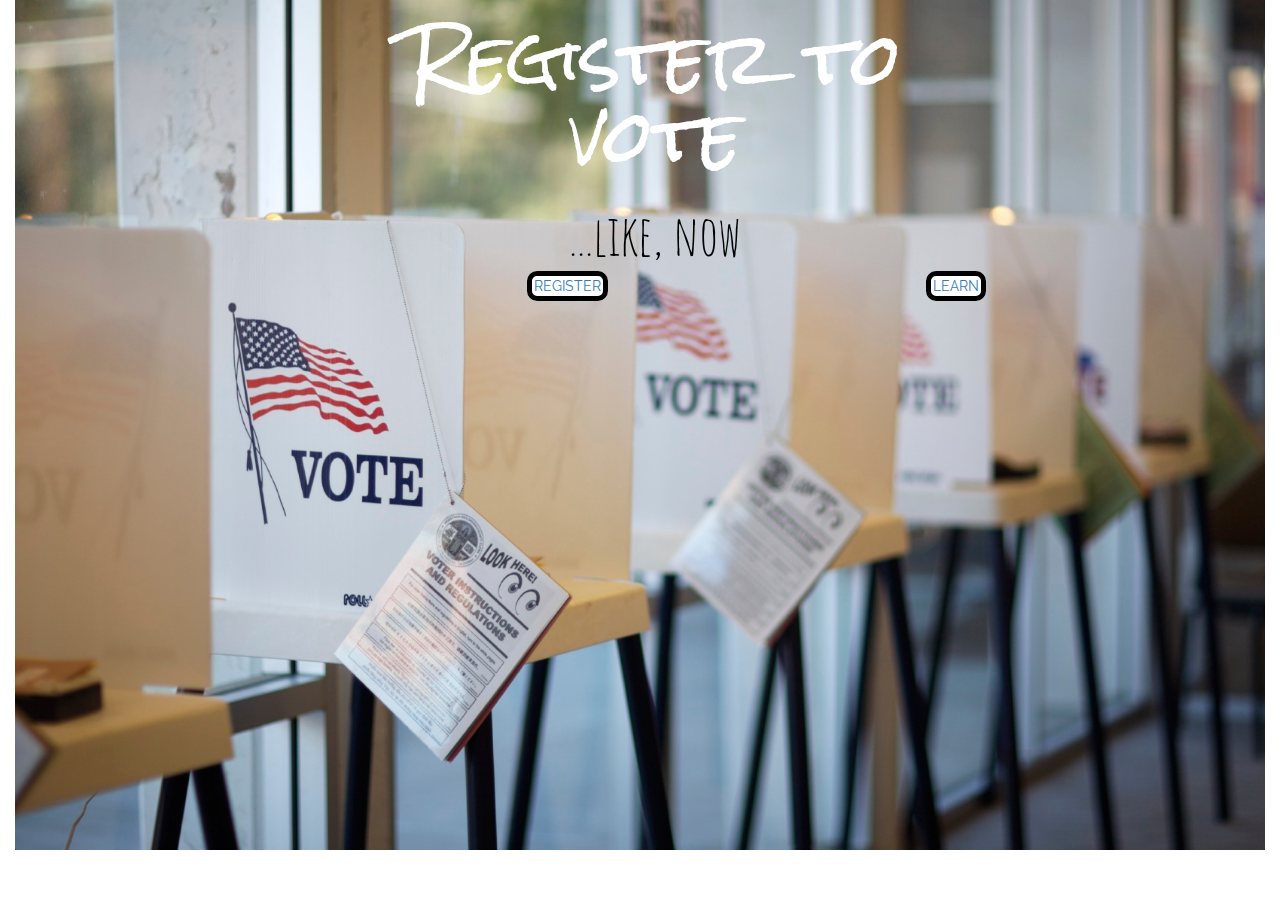
==== commit bfa83b52: "grid for img" ====
--- a/index.html
+++ b/index.html
@@ -32,19 +32,31 @@
 			<div class="parallax_layer parallax_layer_back page" id="home">
 				<!--<section id="home" data-type="background" data-speed="10">-->
 					<div class="row">
-						<h1>Register to vote</h1>
+						<div class="col-lg-3"></div>
+						<div class="col-lg-6">
+							<h1>Register to vote</h1>
+						</div>
+						<div class="col-lg-3"></div>
 					</div>
+
 					<div class="row">
-						<h2>...like, now</h2>
+						<div class="col-lg-4"></div>
+						<div class="col-lg-4">
+							<h2>...like, now</h2>
+						</div>
+						<div class="col-lg-4"></div>
 					</div>
+
 					<div class="buttons">
 						<div class="row">
-							<div class="col-xs-6">
+							<div class="col-lg-2 col-xs-2">
 								<a href="#register"><span id="regButton">REGISTER</span></a>
 							</div>
-							<div class="col-xs-6">
+							<div class="col-lg-4 col-xs-4"></div>
+							<div class="col-lg-2 col-xs-2">
 								<a href="#learn"><span id="learnButton">LEARN</span></a>
 							</div>
+							<div class="col-lg-4 col-xs-4"></div>
 						</div>
 					</div>
 				<!--</section>-->
@@ -96,7 +108,11 @@
 					</div>
 
 					<div class="row">
-						<img src="images/SriyaSarkar_Headshot.jpg" class="img-responsive">
+						<div class="col-lg-4 col-md-4 col-sm-4 col-xs-1"></div>
+						<div class="col-lg-4 col-md-4 col-sm-4 col-xs-10">
+							<img src="images/SriyaSarkar_Headshot.jpg" class="img-responsive">
+						</div>
+						<div class="col-lg-4 col-md-4 col-sm-4 col-xs-1"></div>
 					</div>
 
 					<div class="row">
--- a/css/custom.css
+++ b/css/custom.css
@@ -178,11 +178,10 @@
 	padding: 2%;
 }
 
-#about img {
+.img-responsive {
 	border: 1px solid black;
 	border-radius: 2%;
 	margin-top: 3%;
-	margin-left: 35%;
 }
 
 #about p {
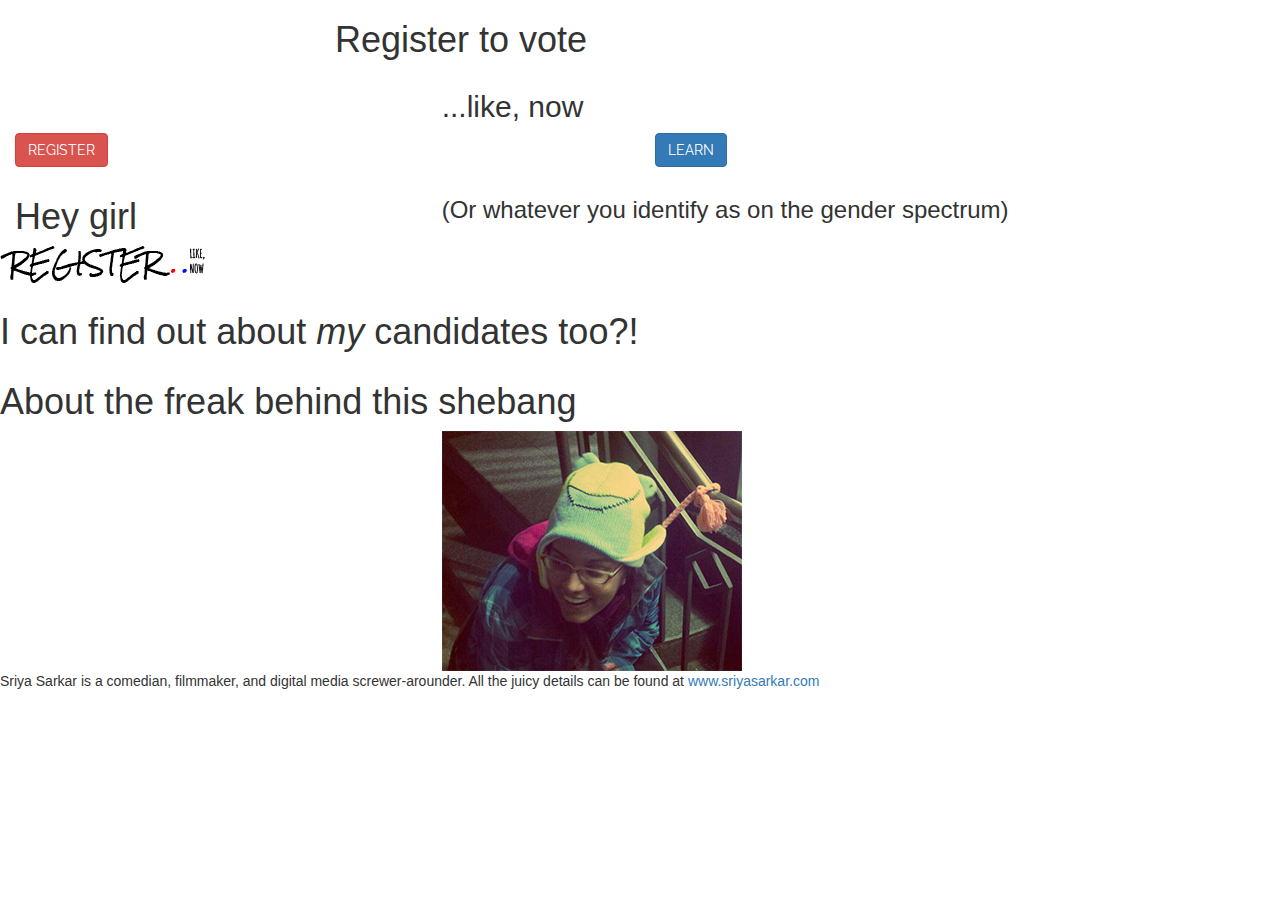
==== commit de576e8c: "CSS & Bootstrap stuff" ====
--- a/index.html
+++ b/index.html
@@ -7,7 +7,7 @@
 		<title>Register...Like, Now</title>
 
 		<link href="http://maxcdn.bootstrapcdn.com/bootstrap/3.3.5/css/bootstrap.min.css" rel="stylesheet">
-		<link href="css/custom.css" rel="stylesheet">
+		<link href="css/stylesheet.css" rel="stylesheet">
 		<script src="https://ajax.googleapis.com/ajax/libs/jquery/1.11.3/jquery.min.js"></script>
 		<script src="http://maxcdn.bootstrapcdn.com/bootstrap/3.3.5/js/bootstrap.min.js"></script>
 		
@@ -50,11 +50,11 @@
 					<div class="buttons">
 						<div class="row">
 							<div class="col-lg-2 col-xs-2">
-								<a href="#register"><span id="regButton">REGISTER</span></a>
+								<p><a href="#register" class="btn btn-danger">REGISTER</a></p>
 							</div>
 							<div class="col-lg-4 col-xs-4"></div>
 							<div class="col-lg-2 col-xs-2">
-								<a href="#learn"><span id="learnButton">LEARN</span></a>
+								<p><a href="#learn" class="btn btn-primary">LEARN</a></p>
 							</div>
 							<div class="col-lg-4 col-xs-4"></div>
 						</div>
--- a/css/stylesheet.css
+++ b/css/stylesheet.css
@@ -0,0 +1,3 @@
+.btn {
+	font-family: "Raleway", sans-serif;
+}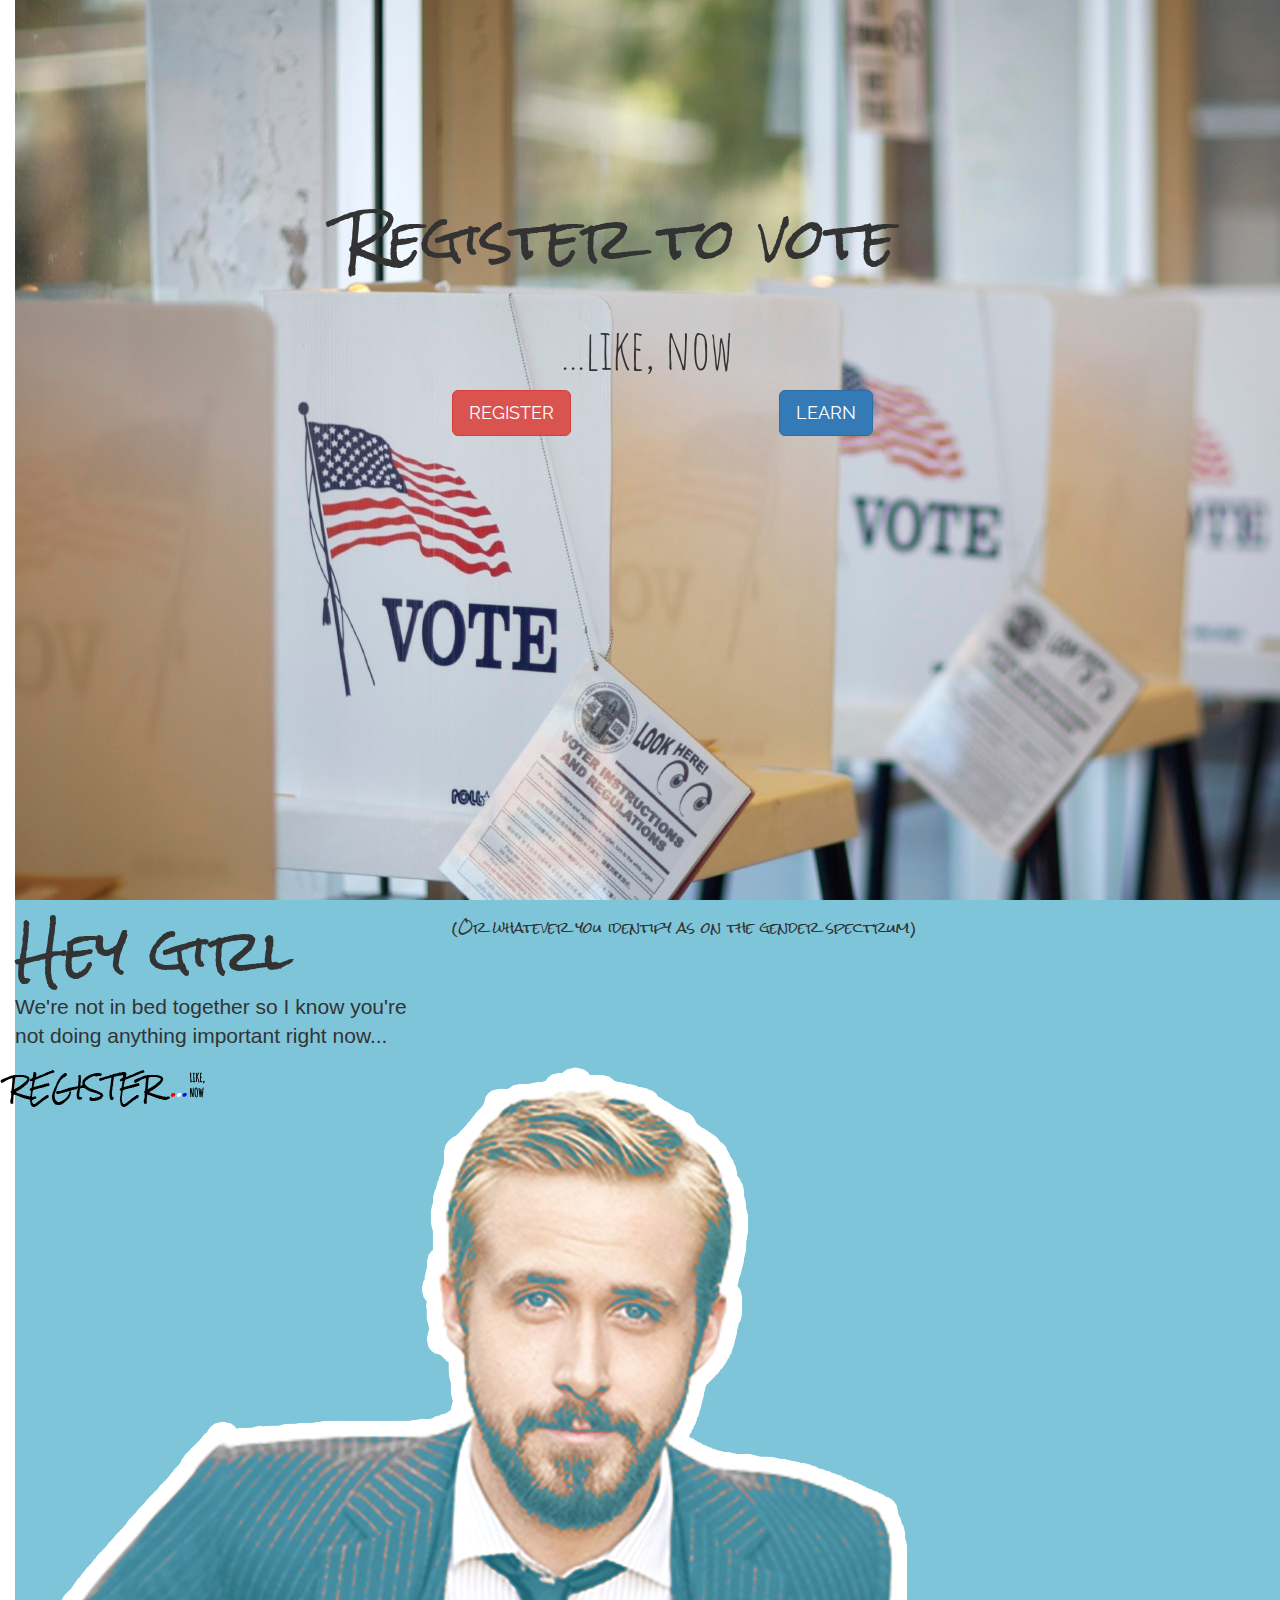
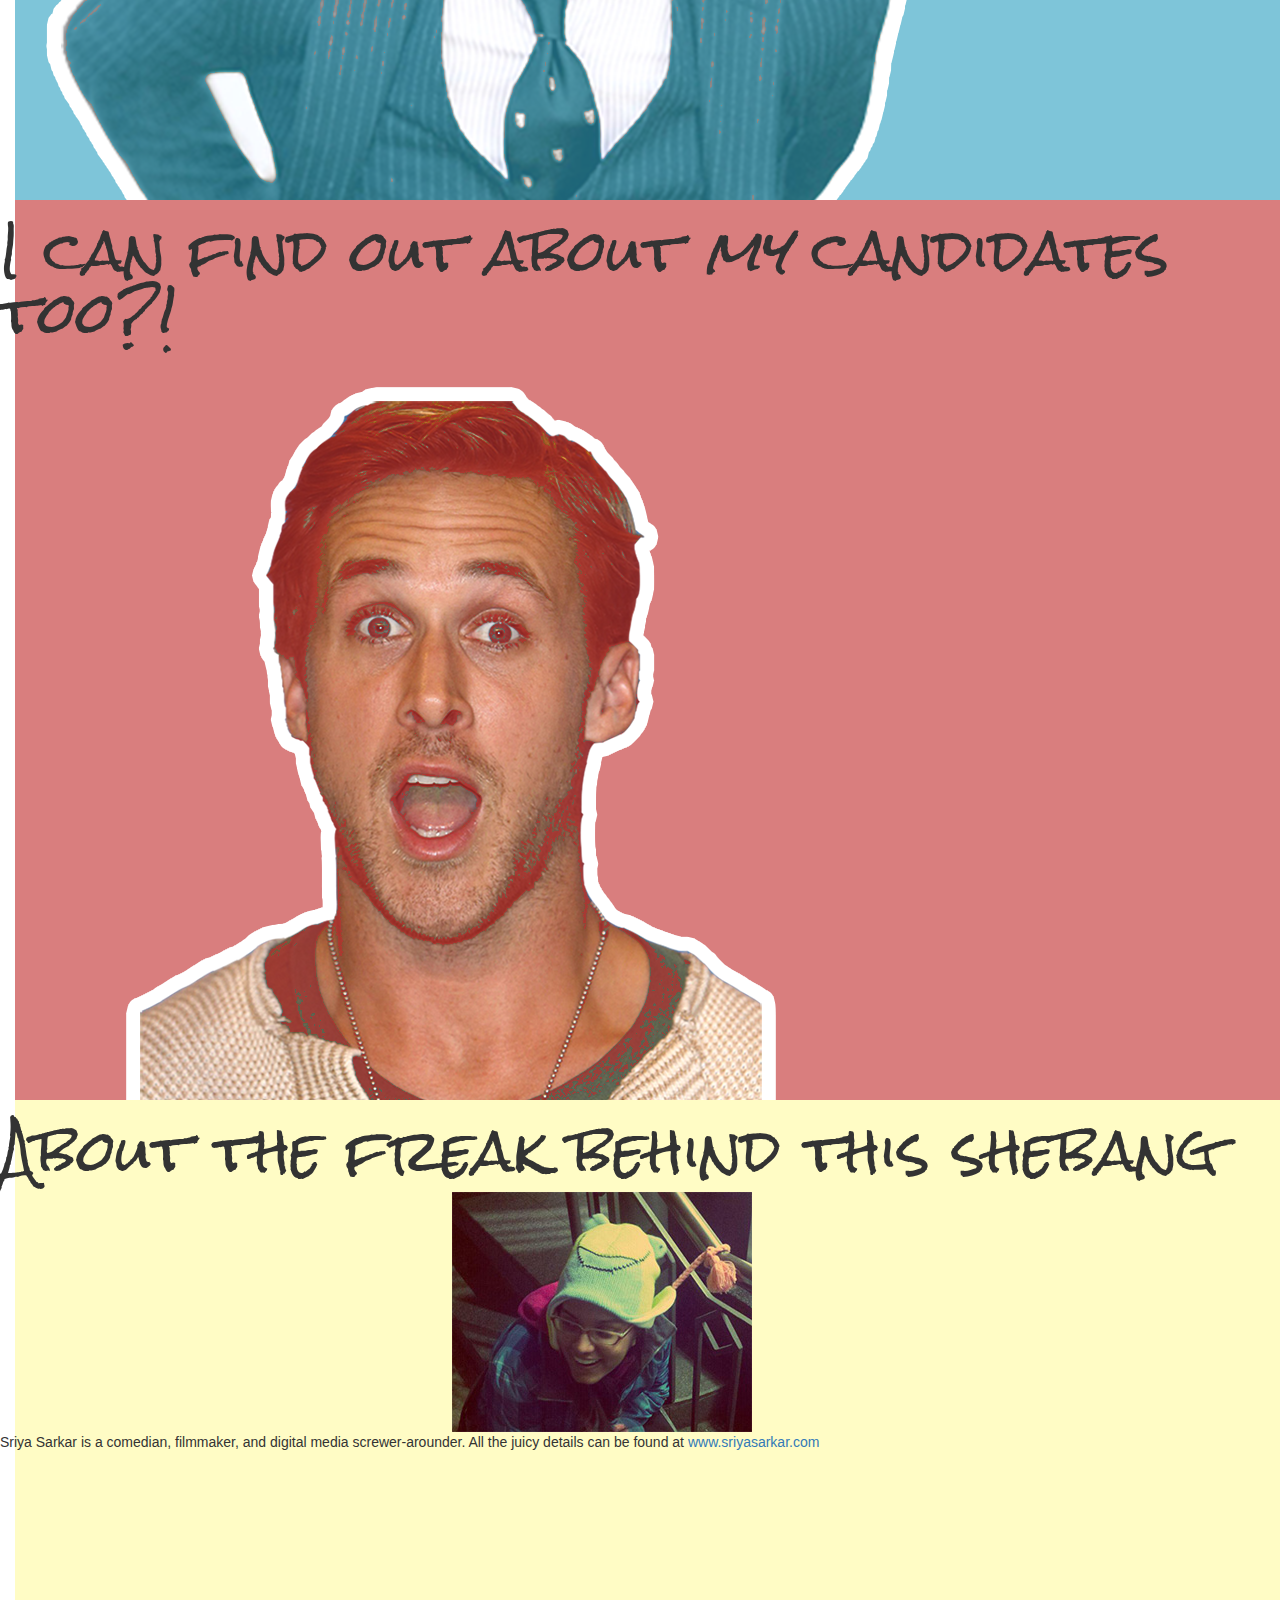
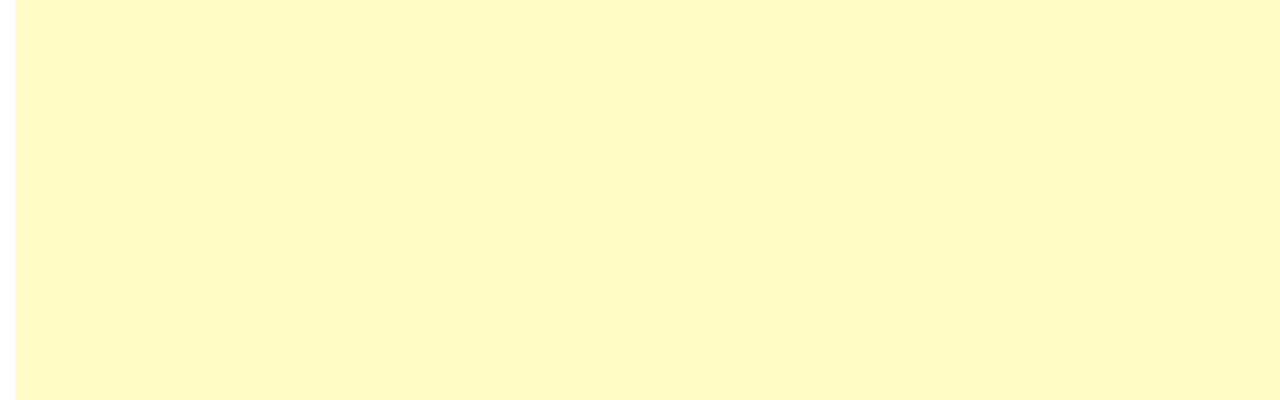
==== commit f0806187: "Lots of stuff" ====
--- a/index.html
+++ b/index.html
@@ -13,7 +13,7 @@
 		
 	</head>
 
-
+	<body>
 	<div class="container-fluid">
 		<div class="parallax">
 <!--"data-" treated as storage area for private data all we need to do is control the speed of the background images, so data-type="background" and data-speed="10" are key attributes that specify the parameters-->
@@ -30,37 +30,45 @@
 
 <!--HOME PAGE-->
 			<div class="parallax_layer parallax_layer_back page" id="home">
-				<!--<section id="home" data-type="background" data-speed="10">-->
-					<div class="row">
-						<div class="col-lg-3"></div>
-						<div class="col-lg-6">
+				
+					<!--<section id="home" data-type="background" data-speed="10">-->
+				<div class="row">
+					<div class="col-lg-3 col-md-3 col-sm-2 col-xs-1"></div>
+					<div class="col-lg-6 col-md-6 col-sm-8 col-xs-10">
 							<h1>Register to vote</h1>
-						</div>
-						<div class="col-lg-3"></div>
+					</div>
+					<div class="col-lg-3 col-md-3 col-sm-2 col-xs-1"></div>	
+				</div>
+
+				<div class="row">
+					<div class="col-lg-5 col-md-4 col-sm-3 col-xs-2"></div>
+					<div class="col-lg-2 col-md-3 col-sm-3 col-xs-8">
+						<h2>...like, now</h2>
+					</div>
+					<div class="col-lg-5 col-md-4 col-sm-3 col-xs-2"></div>
+				</div>
+
+					<!--BUTTONS-->
+				<div class="row">
+
+					<div class="col-lg-4 col-md-4 col-sm-4 col-xs-2"></div>
+
+					<div class="col-lg-2 col-md-2 col-sm-2 col-xs-4">
+						<p><a href="#register" class="btn btn-danger btn-lg">REGISTER</a></p>
 					</div>
 
-					<div class="row">
-						<div class="col-lg-4"></div>
-						<div class="col-lg-4">
-							<h2>...like, now</h2>
-						</div>
-						<div class="col-lg-4"></div>
+					<div class="col-lg-1 col-md-2 col-sm-1 col-xs-1 col-xs-offset-1">
+						<p><a href="#learn" class="btn btn-primary btn-lg">LEARN</a></p>
 					</div>
 
-					<div class="buttons">
-						<div class="row">
-							<div class="col-lg-2 col-xs-2">
-								<p><a href="#register" class="btn btn-danger">REGISTER</a></p>
-							</div>
-							<div class="col-lg-4 col-xs-4"></div>
-							<div class="col-lg-2 col-xs-2">
-								<p><a href="#learn" class="btn btn-primary">LEARN</a></p>
-							</div>
-							<div class="col-lg-4 col-xs-4"></div>
-						</div>
-					</div>
-				<!--</section>-->
-			</div>
+					<div class="col-lg-5 col-md-5 col-sm-5 col-xs-5"></div>
+				</div>
+		</div>
+
+
+					
+				<!--</section>-->	
+			</div>	  	
 
 	<!--REGISTER PAGE-->
 			<div class="parallax_layer parallax_layer_base1 page" id="register">
@@ -71,6 +79,12 @@
 						</div>
 						<div class="col-md-8 col-xs-7">
 							<h3>&#40Or whatever you identify as on the gender spectrum&#41</h3>
+						</div>
+					</div>
+
+					<div class="row">
+						<div class="col-md-4 col-xs-5">
+							<p class="lead">We're not in bed together so I know you're not doing anything important right now...</p>
 						</div>
 					</div>
 						<!--<div id="logo" class="menuUp">
@@ -85,8 +99,9 @@
 			</div>
 
 
+
 	<!--LEARN PAGE-->
-			<div class="parallax_layer parallax_layer_base2 page">
+			<div class="parallax_layer parallax_layer_base2 page" id="learn">
 				<!--<section id="learn" data-type="background" data-speed="2">-->
 					<div class="row">
 						<h1>I can find out about <i>my</i> candidates too?!</h1>
@@ -101,7 +116,7 @@
 			</div>
 
 	<!--ABOUT PAGE-->
-			<div class="parallax layer parallax_layer_base3 page">
+			<div class="parallax layer parallax_layer_base3 page" id="about">
 				<!--<section id="about" data-type="background" data-speed="2">-->
 					<div class="row">
 						<h1>About the freak behind this shebang</h1>
@@ -120,7 +135,9 @@
 					</div>
 				<!--</section>-->
 			</div>
+
 		</div>
 	</div>
-	</body>
+
+</body>
 </html>--- a/css/stylesheet.css
+++ b/css/stylesheet.css
@@ -1,3 +1,51 @@
+
+h1 {
+	font-family: "Rock Salt", sans-serif;
+	font-size: 4em;
+}
+
+h3 {
+	font-family: "Rock Salt", sans-serif;
+	font-size: 1em;
+}
+
+
+
+#home {
+	background-image: url("../images/booth.jpg");
+}
+
+#home h1 {
+	padding-top: 30%;
+}
+
+#home h2 {
+	font-family: "Amatic SC", sans-serif;
+	font-size: 4em;
+	padding-top: 10%;
+}
+
 .btn {
 	font-family: "Raleway", sans-serif;
-}+}
+
+#register {
+	background-image: url("../images/ryan_register.png");
+}
+
+#register h2 {
+
+}
+
+#learn {
+	background-image: url("../images/ryan_oops.png");
+}
+
+#about {
+	background-color: rgba(255, 244, 62, 0.3);
+}
+
+.page {
+	height: 100vh;
+	width: 100vw;
+}
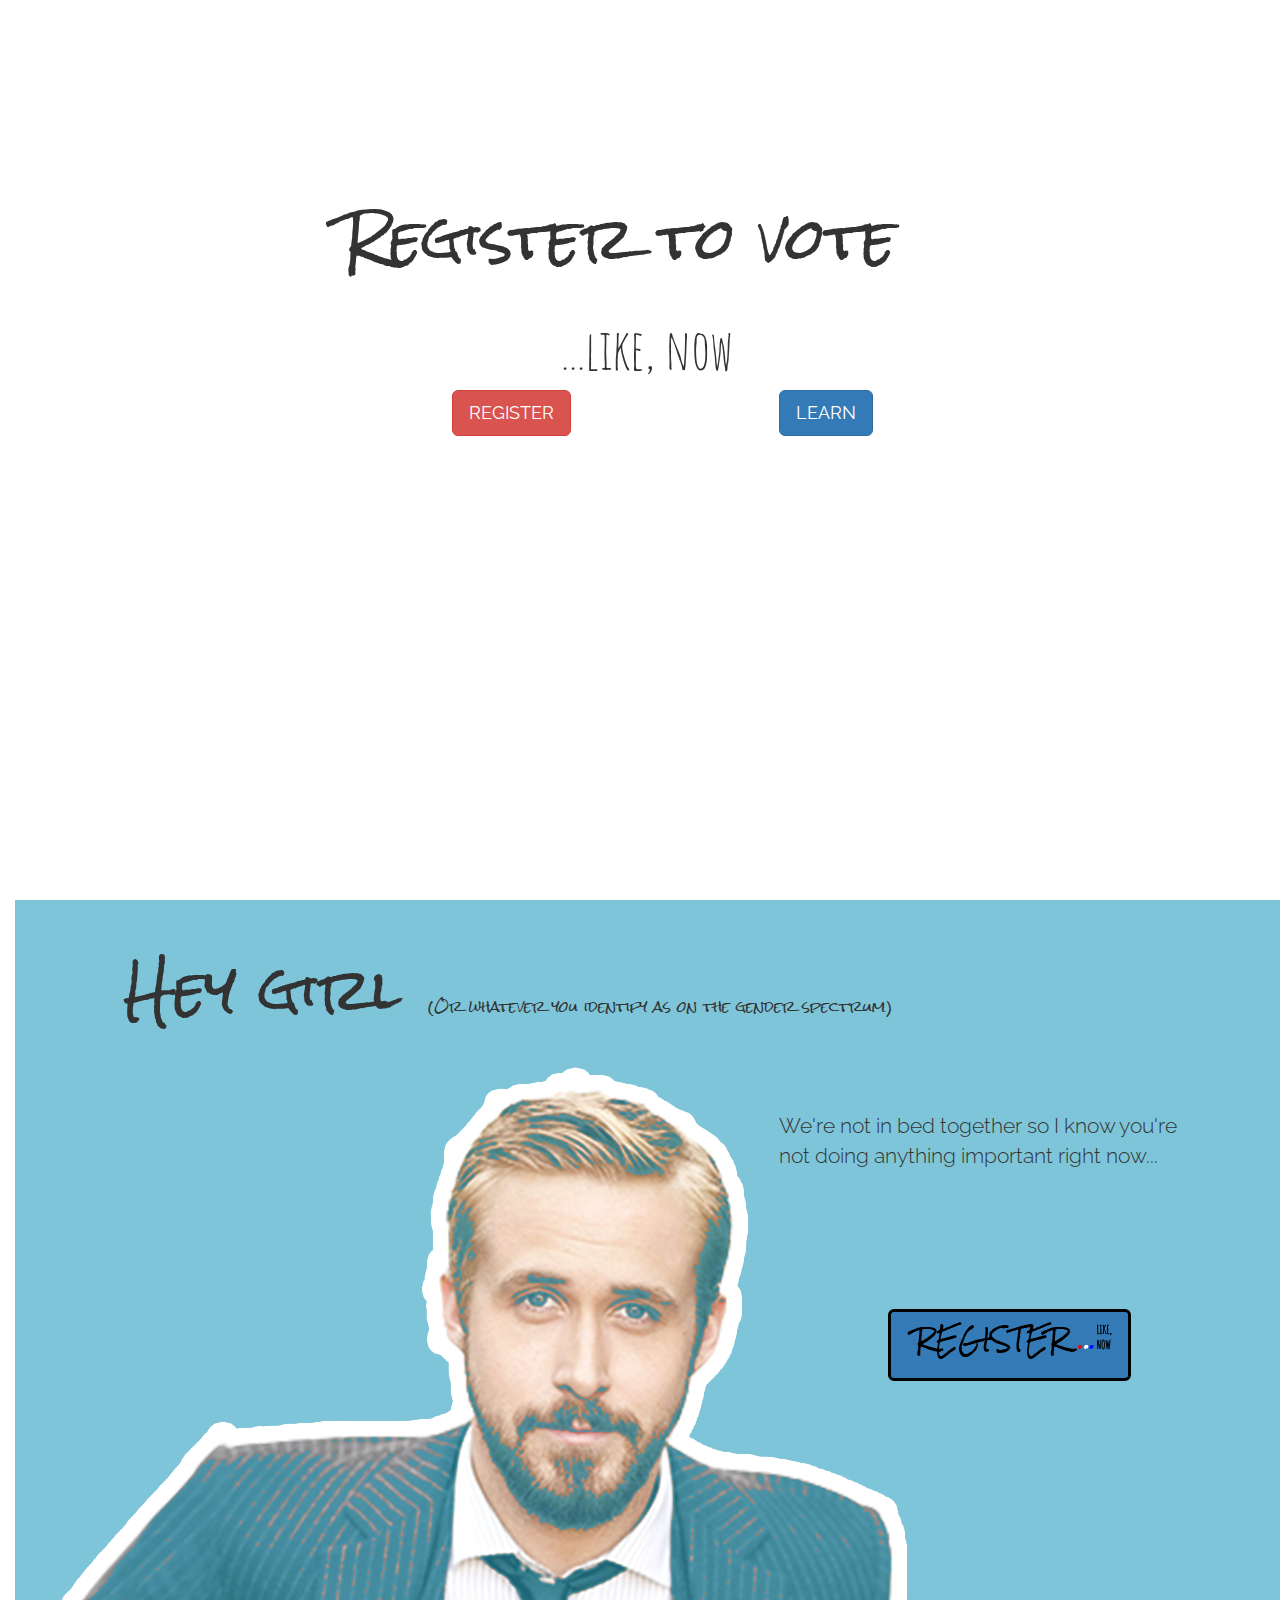
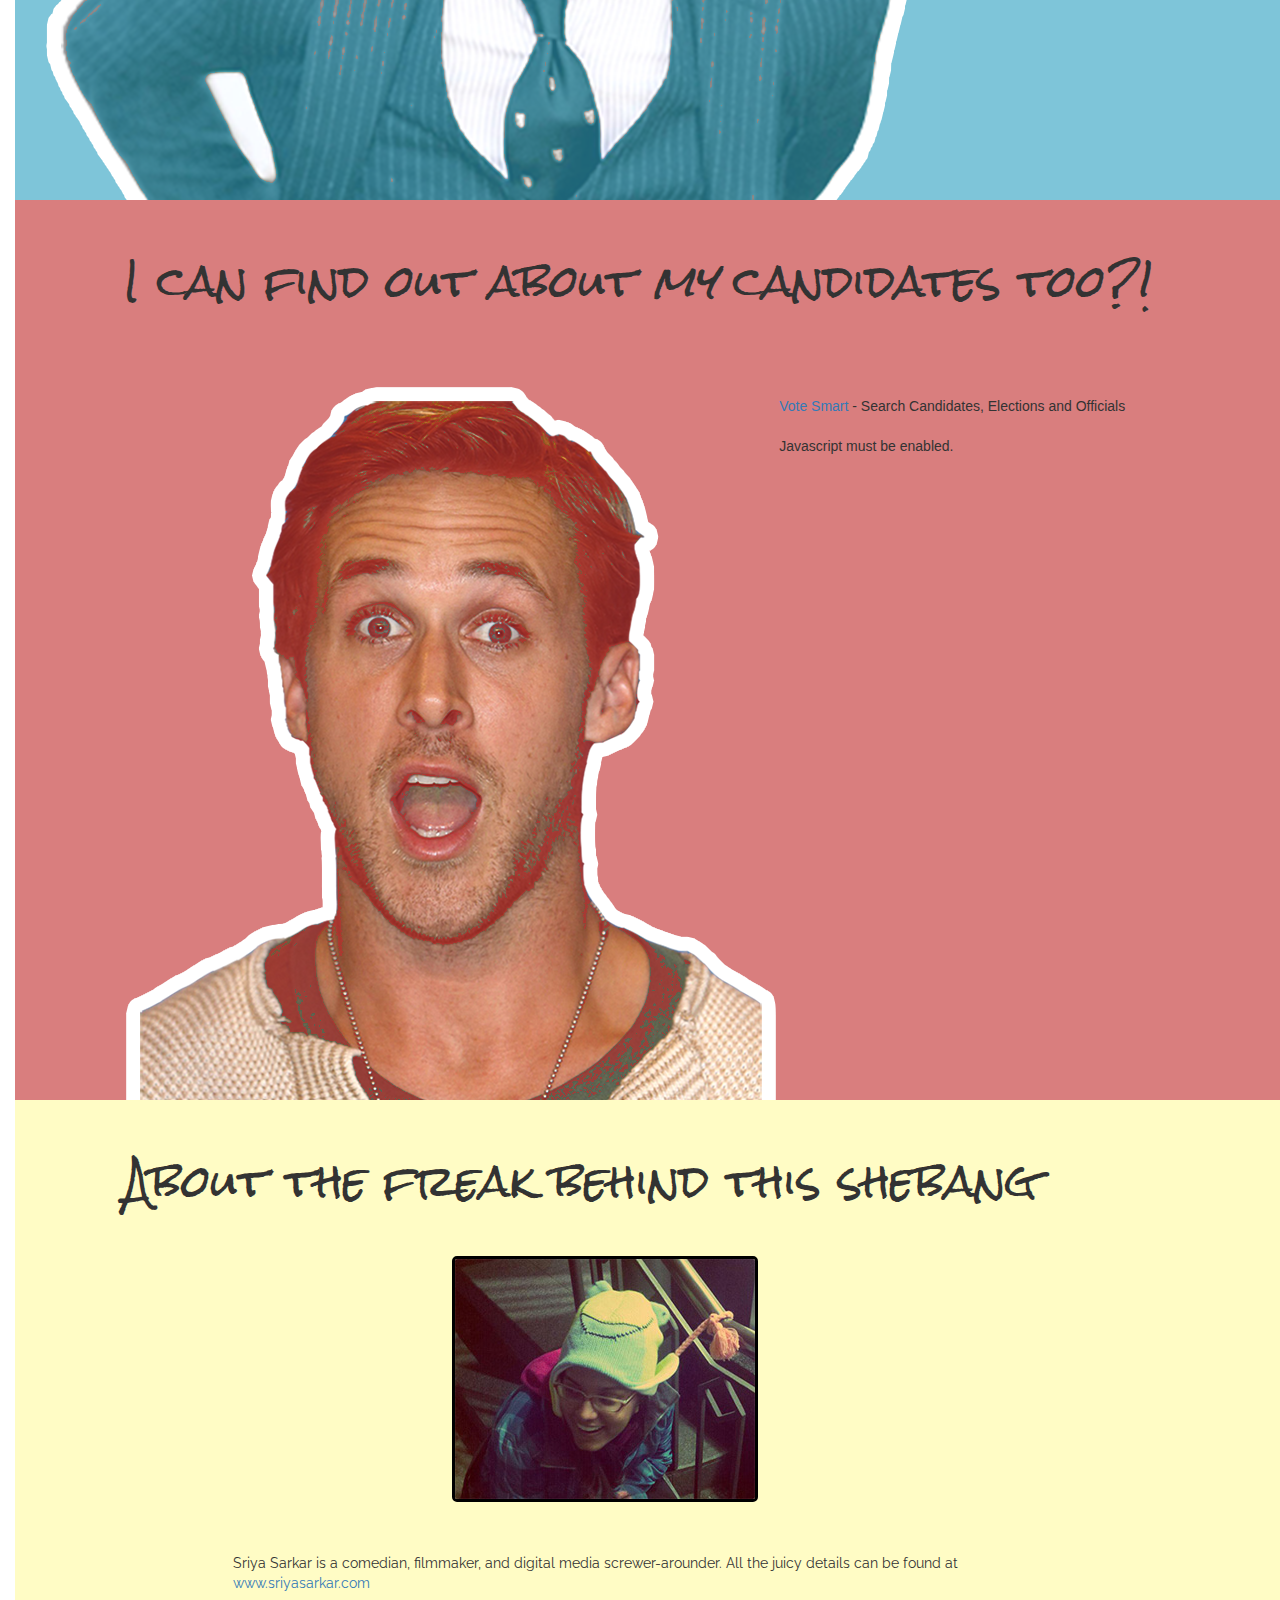
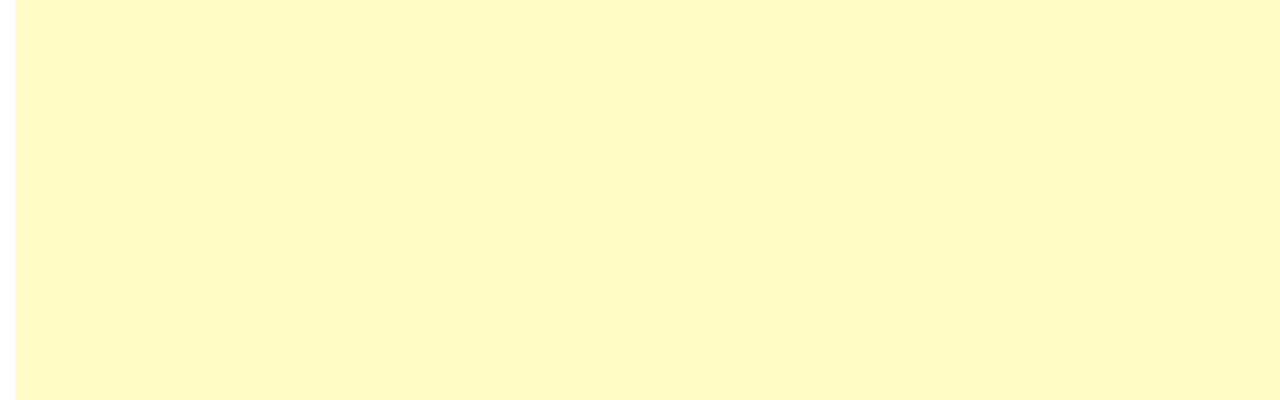
==== commit 25a83f17: "All columns set" ====
--- a/index.html
+++ b/index.html
@@ -70,22 +70,24 @@
 				<!--</section>-->	
 			</div>	  	
 
-	<!--REGISTER PAGE-->
+<!--REGISTER PAGE-->
 			<div class="parallax_layer parallax_layer_base1 page" id="register">
 				<!--<section id="register" data-type="background" data-speed="4">-->
 					<div class="row">
-						<div class="col-md-4 col-xs-5">
+						<div class="col-lg-1 col-md-1 col-sm-1 col-xs-1"></div>
+
+						<div class="col-lg-11 col-md-11 col-sm-11 col-xs-11">
 							<h1>Hey girl</h1>
-						</div>
-						<div class="col-md-8 col-xs-7">
-							<h3>&#40Or whatever you identify as on the gender spectrum&#41</h3>
+							<h3>&#40Or whatever you identify as on the gender spectrum&#41</h3>	
 						</div>
 					</div>
 
 					<div class="row">
-						<div class="col-md-4 col-xs-5">
+						<div class="col-lg-7 col-md-8 col-sm-2 col-xs-1"></div>
+						<div class="col-lg-4 col-md-3 col-sm-4 col-xs-10">
 							<p class="lead">We're not in bed together so I know you're not doing anything important right now...</p>
 						</div>
+						<div class="col-lg-1 col-md-1 col-sm-6 col-xs-1"></div>
 					</div>
 						<!--<div id="logo" class="menuUp">
 							<h1>Register...Like, Now</h1>
@@ -93,7 +95,11 @@
 						<!--	<div id="navToggle"><a href="#">Menu</a></div>
 						</div> -->
 					<div class="row">
-						<a href="https://register2.rockthevote.com/?partner=29266" id="regButton2"><img src="images/logo.png"></a>
+						<div class="col-lg-7 col-md-7 col-sm-1"></div>
+						<div class="col-lg-3 col-md-3 col-sm-2 col-xs-1 col-xs-offset-1">
+							<a href="https://register2.rockthevote.com/?partner=29266" class="btn btn-primary btn-lg"><img src="images/logo.png"></a>
+						</div>
+						<div class="col-lg-3 col-md-3 col-sm-9"></div>
 					</div>
 				<!--</section>-->
 			</div>
@@ -102,16 +108,23 @@
 
 	<!--LEARN PAGE-->
 			<div class="parallax_layer parallax_layer_base2 page" id="learn">
+			<script type="text/javascript" src="http://votesmart.org/static/js/widgets/search/js/jquery-1.2.6.min.js"></script> 
+			<script type="text/javascript" src="http://votesmart.org/static/js/widgets/search/js/init.search1.js"></script> 
 				<!--<section id="learn" data-type="background" data-speed="2">-->
 					<div class="row">
-						<h1>I can find out about <i>my</i> candidates too?!</h1>
+						<div class="col-lg-1 col-md-1 col-sm-1 col-xs-1"></div>
+						<div class="col-lg-11 col-md-11 col-sm-11 col-xs-11">
+							<h1>I can find out about <i>my</i> candidates too?!</h1>
+						</div>
 					</div>
-					<!--<div class="row">
-						 <script type="text/javascript" src="http://votesmart.org/static/js/widgets/search/js/jquery-1.2.6.min.js"></script> 
-						 <script type="text/javascript" src="http://votesmart.org/static/js/widgets/search/js/init.search1.js"></script> 
-						 <div id="pvs_search">
-						 	<a href="http://votesmart.org">Vote Smart</a> - Search Candidates, Elections and Officials<br /><br />Javascript must be enabled.</div> 
-					</div>-->
+
+					<div class="row">
+						<div class="col-lg-7 col-md-7 col-sm-8 col-xs-1"></div>
+						<div class="col-lg-4 col-md-4 col-sm-2 col-xs-2">
+							<div id="pvs_search"><a href="http://votesmart.org">Vote Smart</a> - Search Candidates, Elections and Officials<br /><br />Javascript must be enabled.</div> 
+						</div>
+						<div class="col-lg-1 col-md-1 col-sm-2 col-xs-8"></div>
+					</div>
 				<!--</section>-->
 			</div>
 
@@ -119,19 +132,27 @@
 			<div class="parallax layer parallax_layer_base3 page" id="about">
 				<!--<section id="about" data-type="background" data-speed="2">-->
 					<div class="row">
-						<h1>About the freak behind this shebang</h1>
+						<div class="col-lg-1 col-md-1 col-sm-1 col-xs-1"></div>
+						<div class="col-lg-11 col-md-11 col-sm-11 col-xs-10">
+							<h1>About the freak behind this shebang</h1>
+						</div>
+						<div class="col-xs-1"></div>
 					</div>
 
 					<div class="row">
-						<div class="col-lg-4 col-md-4 col-sm-4 col-xs-1"></div>
-						<div class="col-lg-4 col-md-4 col-sm-4 col-xs-10">
+						<div class="col-lg-4 col-md-4 col-sm-4 col-xs-4"></div>
+						<div class="col-lg-4 col-md-4 col-sm-4 col-xs-4">
 							<img src="images/SriyaSarkar_Headshot.jpg" class="img-responsive">
 						</div>
-						<div class="col-lg-4 col-md-4 col-sm-4 col-xs-1"></div>
+						<div class="col-lg-4 col-md-4 col-sm-4 col-xs-4"></div>
 					</div>
 
 					<div class="row">
-						<p>Sriya Sarkar is a comedian, filmmaker, and digital media screwer-arounder. All the juicy details can be found at <a href="http://www.sriyasarkar.com">www.sriyasarkar.com</a></p>
+						<div class="col-lg-2 col-md-2 col-sm-2 col-xs-2"></div>
+						<div class="col-lg-8 col-md-8 col-sm-8 col-xs-8">
+							<p>Sriya Sarkar is a comedian, filmmaker, and digital media screwer-arounder. All the juicy details can be found at <a href="http://www.sriyasarkar.com">www.sriyasarkar.com</a></p>
+						</div>
+						<div class="col-lg-2 col-md-2 col-sm-2 col-xs-2"></div>
 					</div>
 				<!--</section>-->
 			</div>
--- a/css/stylesheet.css
+++ b/css/stylesheet.css
@@ -9,10 +9,17 @@
 	font-size: 1em;
 }
 
+p {
+	font-family: "Raleway", sans-serif;
+}
 
+.page {
+	height: 100vh;
+	width: 100vw;
+}
 
 #home {
-	background-image: url("../images/booth.jpg");
+	/*background-image: url("../images/booth.jpg");*/
 }
 
 #home h1 {
@@ -33,19 +40,55 @@
 	background-image: url("../images/ryan_register.png");
 }
 
-#register h2 {
+#register h1, h3 {
+	display: inline-block;
+	margin-top: 5%;
+}
 
+#register h3 {
+	margin-left: 2%;
 }
+
+#register p {
+	margin-top: 20%;
+}
+
+#register .btn-primary {
+	padding: 50%%;
+	border: 3px solid black;
+	margin-top: 40%;
+}
+
 
 #learn {
 	background-image: url("../images/ryan_oops.png");
+}
+
+#learn h1 {
+	font-size: 3em;
+	margin-top: 5%;
+}
+
+#pvs_search {
+	margin-top: 20%;
 }
 
 #about {
 	background-color: rgba(255, 244, 62, 0.3);
 }
 
-.page {
-	height: 100vh;
-	width: 100vw;
+#about h1 {
+	font-size: 3em;
+	margin-top: 5%;
 }
+
+.img-responsive {
+	border-radius: 5px;
+	border: 3px solid black;
+	margin-top: 10%;
+}
+
+#about p {
+	margin-top: 6%;
+}
+
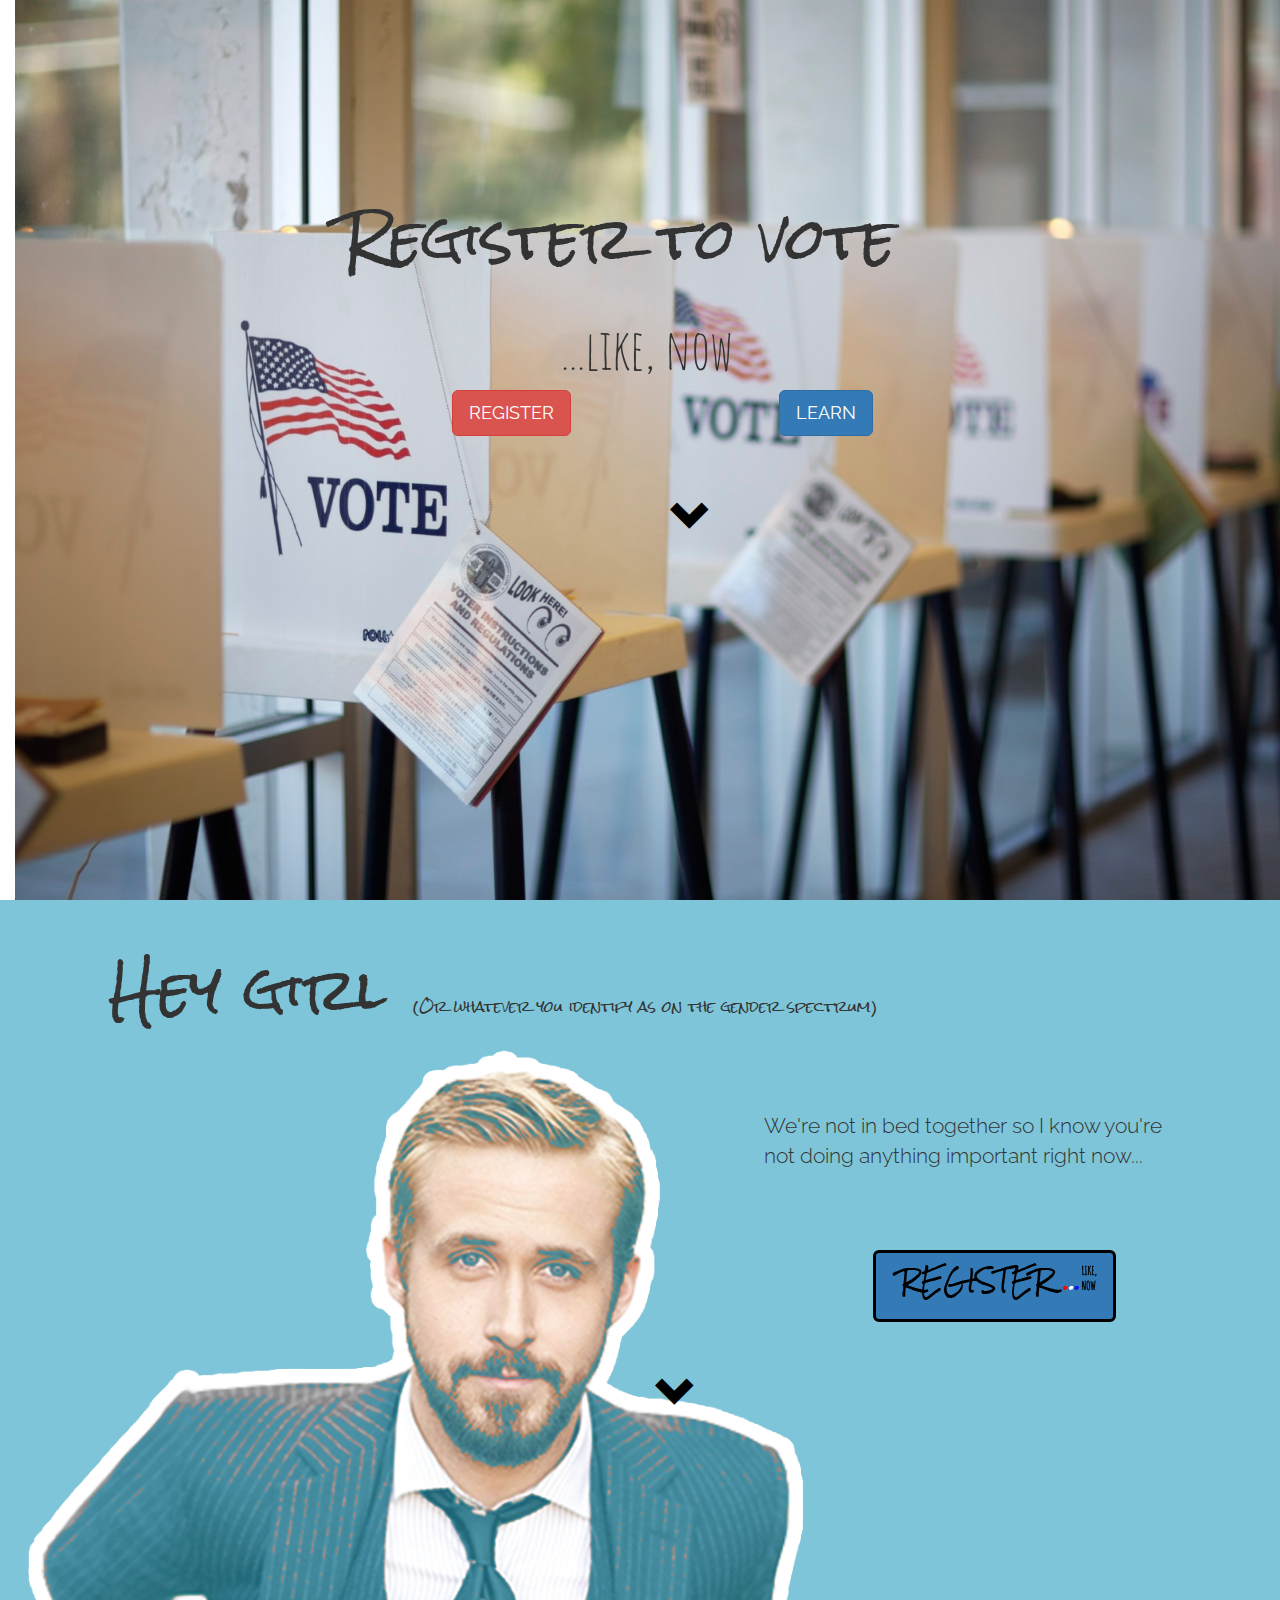
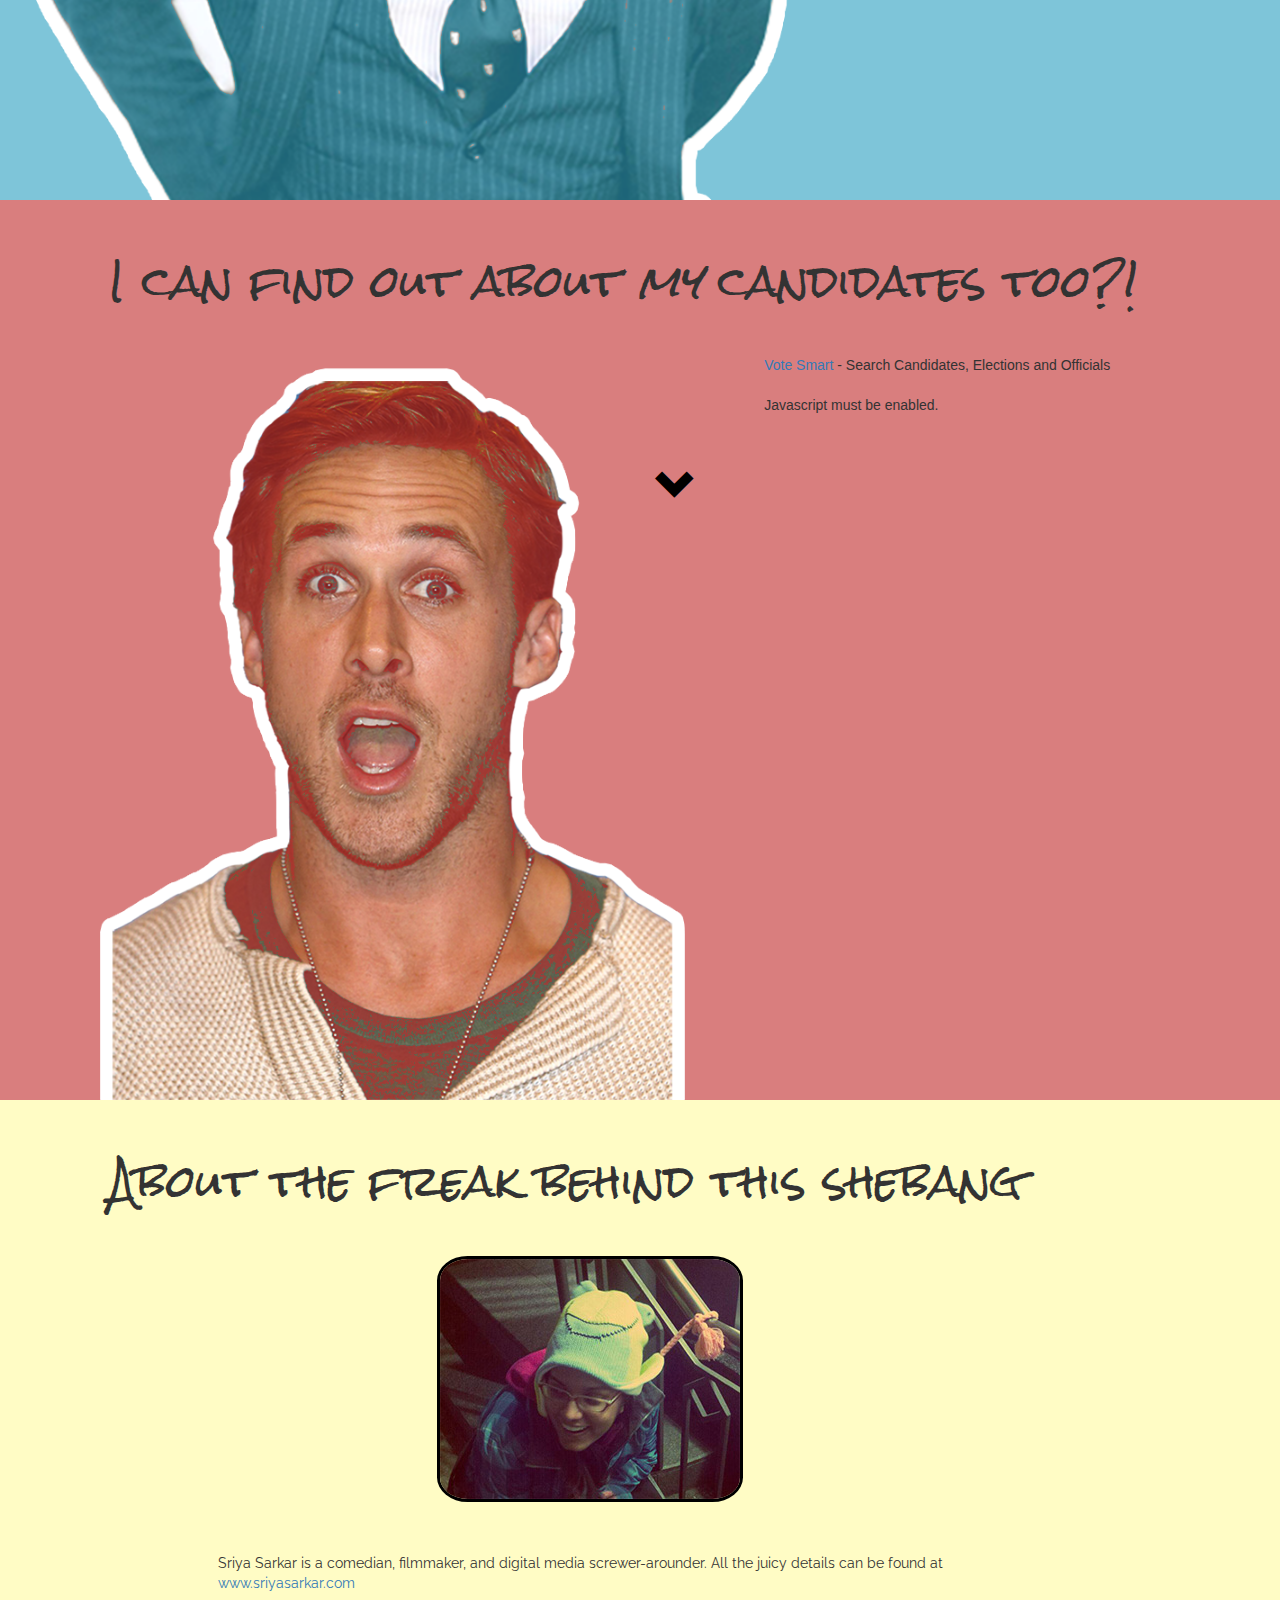
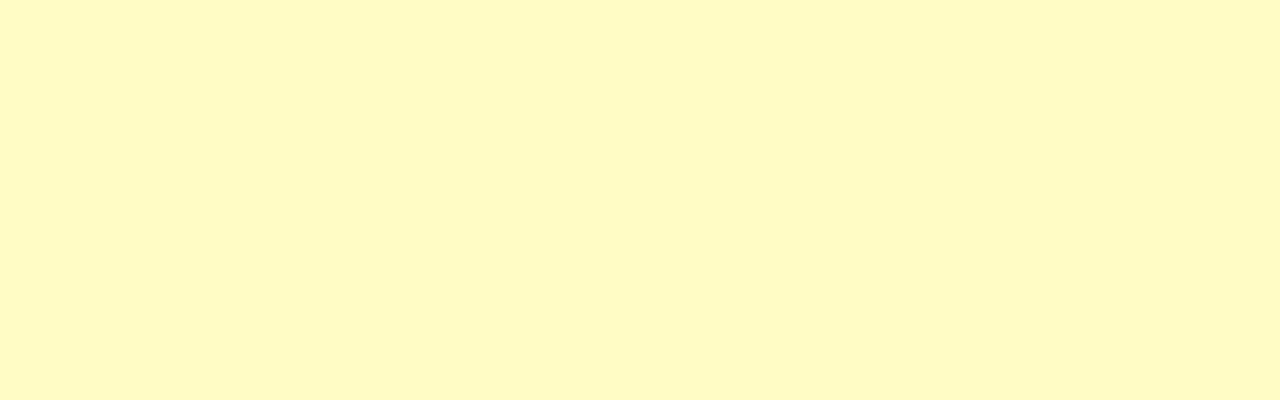
==== commit 62dfff07: "final changes" ====
--- a/index.html
+++ b/index.html
@@ -15,8 +15,6 @@
 
 	<body>
 	<div class="container-fluid">
-		<div class="parallax">
-<!--"data-" treated as storage area for private data all we need to do is control the speed of the background images, so data-type="background" and data-speed="10" are key attributes that specify the parameters-->
 
 	<!--NAVIGATION - leave out for now; come back if there's time
 		<nav>
@@ -63,6 +61,14 @@
 
 					<div class="col-lg-5 col-md-5 col-sm-5 col-xs-5"></div>
 				</div>
+
+				<div class="row">
+					<div class="col-lg-5 col-md-5 col-sm-5 col-xs-5"></div>
+					<div class="col-lg-1 col-lg-offset-1 col-md-1 col-md-offset-1 col-sm-1 col-sm-offset-1 col-xs-1 col-xs-offset-1">
+						<a href="#register"><span class="glyphicon glyphicon-chevron-down"></span></a>
+					</div>
+					<div class="col-lg-6 col-md-6 col-sm-6 col-xs-6"></div>
+				</div>
 		</div>
 
 
@@ -101,6 +107,15 @@
 						</div>
 						<div class="col-lg-3 col-md-3 col-sm-9"></div>
 					</div>
+
+					<div class="row">
+						<div class="col-lg-5 col-md-5 col-sm-5 col-xs-5"></div>
+						<div class="col-lg-1 col-lg-offset-1 col-md-1 col-md-offset-1 col-sm-1 col-sm-offset-1 col-xs-1 col-xs-offset-1">
+							<a href="#learn"><span class="glyphicon glyphicon-chevron-down"></span></a>
+						</div>
+						<div class="col-lg-6 col-md-6 col-sm-6 col-xs-6"></div>
+					</div>
+				</div>
 				<!--</section>-->
 			</div>
 
@@ -124,6 +139,14 @@
 							<div id="pvs_search"><a href="http://votesmart.org">Vote Smart</a> - Search Candidates, Elections and Officials<br /><br />Javascript must be enabled.</div> 
 						</div>
 						<div class="col-lg-1 col-md-1 col-sm-2 col-xs-8"></div>
+					</div>
+
+					<div class="row">
+						<div class="col-lg-5 col-md-5 col-sm-5 col-xs-5"></div>
+						<div class="col-lg-1 col-lg-offset-1 col-md-1 col-md-offset-1 col-sm-1 col-sm-offset-1 col-xs-1 col-xs-offset-1">
+							<a href="#about"><span class="glyphicon glyphicon-chevron-down"></span></a>
+						</div>
+						<div class="col-lg-6 col-md-6 col-sm-6 col-xs-6"></div>
 					</div>
 				<!--</section>-->
 			</div>
--- a/css/stylesheet.css
+++ b/css/stylesheet.css
@@ -13,13 +13,21 @@
 	font-family: "Raleway", sans-serif;
 }
 
+.glyphicon {
+	margin-top: 60%;
+	font-size: 3em;
+	color: black;
+}
+
 .page {
 	height: 100vh;
 	width: 100vw;
+	background-size: cover;
 }
 
+
 #home {
-	/*background-image: url("../images/booth.jpg");*/
+	background-image: url("../images/booth.jpg");
 }
 
 #home h1 {
@@ -54,9 +62,13 @@
 }
 
 #register .btn-primary {
-	padding: 50%%;
+	padding: 40%%;
 	border: 3px solid black;
-	margin-top: 40%;
+	margin-top: 20%;
+}
+
+#register.glyphicon {
+	margin-top: 50%;
 }
 
 
@@ -70,7 +82,11 @@
 }
 
 #pvs_search {
-	margin-top: 20%;
+	margin-top: 10%;
+}
+
+#learn.glyphicon {
+	margin-top: 5%;
 }
 
 #about {
@@ -83,12 +99,21 @@
 }
 
 .img-responsive {
-	border-radius: 5px;
+	border-radius: 10%;
+	overflow: hidden;
 	border: 3px solid black;
 	margin-top: 10%;
 }
 
 #about p {
 	margin-top: 6%;
+	margin-bottom: 0;
 }
 
+.toTop p {
+	margin: 0;
+	font-size: .5em;
+}
+
+
+
